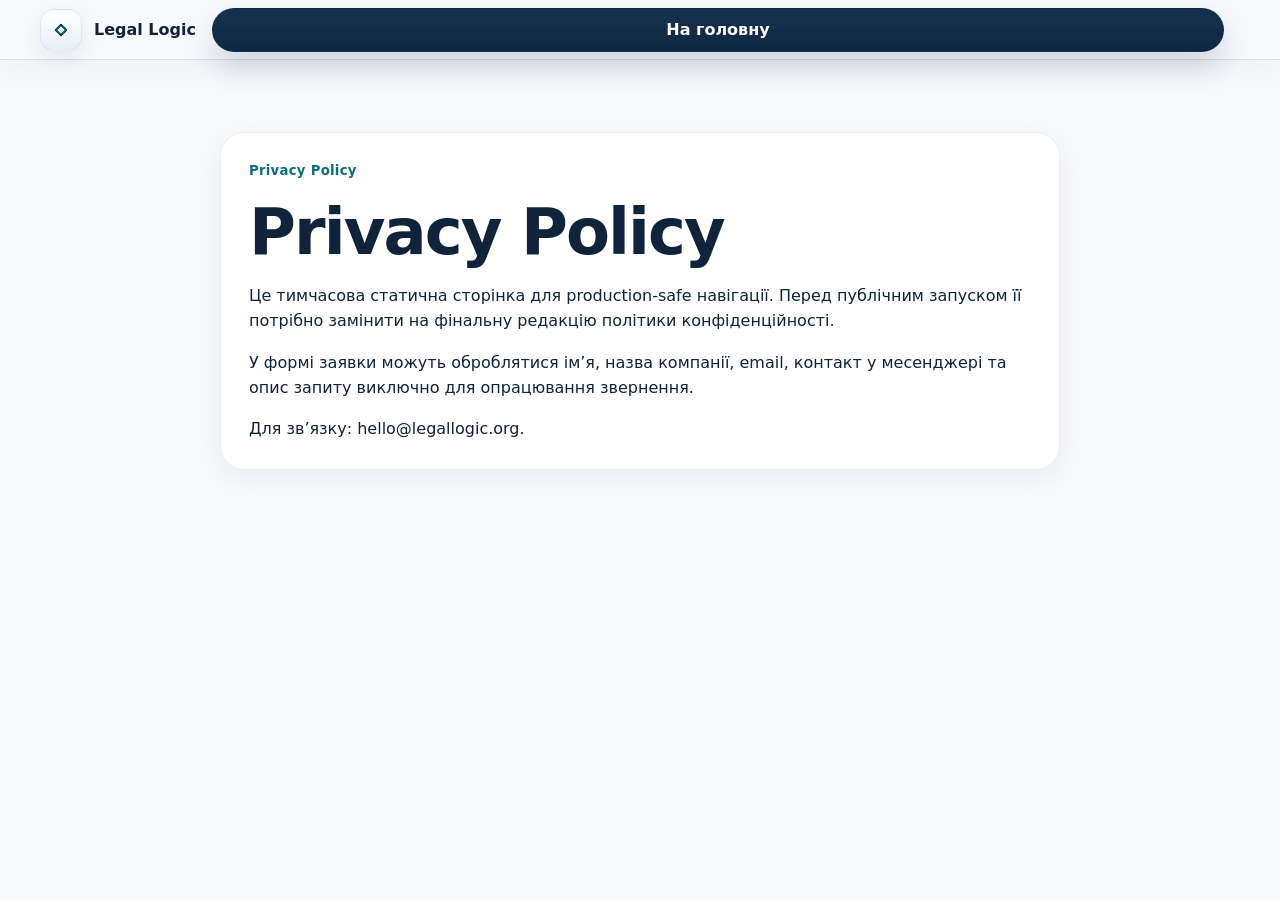
==== privacy-policy.html @ f2627b9e "Add files via upload" ====
<!doctype html>
<html lang="uk">
  <head>
    <meta charset="utf-8">
    <meta name="viewport" content="width=device-width, initial-scale=1">
    <title>Privacy Policy — Legal Logic</title>
    <meta name="description" content="Privacy Policy — Legal Logic">
    <link rel="canonical" href="https://legallogic.org/privacy-policy">
    <link rel="stylesheet" href="/main.css">
  </head>
  <body class="legal-page">
    <header class="site-header" id="top" data-scrolled="true">
      <div class="container header-shell">
        <div class="header-row">
          <a class="brand" href="/" aria-label="Legal Logic — на головну">
            <span class="brand-mark" aria-hidden="true">
              <svg viewBox="0 0 64 64" role="img" aria-hidden="true" focusable="false">
                <path d="M18 32 32 18 46 32 32 46Z" fill="none" stroke="currentColor" stroke-width="4.8" stroke-linejoin="round"></path>
                <path d="M29 22 20 32l9 10M35 22l9 10-9 10" fill="none" stroke="#0c6f7c" stroke-width="3.8" stroke-linecap="round" stroke-linejoin="round"></path>
              </svg>
            </span>
            <span class="brand-text">Legal Logic</span>
          </a>
          <a class="button button-primary button-sm" href="/">На головну</a>
        </div>
      </div>
    </header>

    <main class="legal-main">
      <div class="container narrow">
        <article>
          <p class="section-kicker">Privacy Policy</p>
          <h1>Privacy Policy</h1>
          <p>Це тимчасова статична сторінка для production-safe навігації. Перед публічним запуском її потрібно замінити на фінальну редакцію політики конфіденційності.</p><p>У формі заявки можуть оброблятися ім’я, назва компанії, email, контакт у месенджері та опис запиту виключно для опрацювання звернення.</p><p>Для зв’язку: <a href="mailto:hello@legallogic.org">hello@legallogic.org</a>.</p>
        </article>
      </div>
    </main>
  </body>
</html>
---- main.css ----
:root {
  --bg: #f7f9fc;
  --surface: #ffffff;
  --surface-2: #f0f4fa;
  --surface-3: #e8eef7;
  --ink: #10233b;
  --ink-soft: #47586f;
  --ink-muted: #54657b;
  --line: rgba(15, 39, 66, 0.12);
  --line-strong: rgba(15, 39, 66, 0.18);
  --accent: #10b6c6;
  --accent-strong: #0c6f7c;
  --accent-soft: rgba(16, 182, 198, 0.12);
  --shadow-sm: 0 8px 24px rgba(15, 39, 66, 0.06);
  --shadow-md: 0 18px 50px rgba(15, 39, 66, 0.1);
  --radius-sm: 14px;
  --radius-md: 20px;
  --radius-lg: 28px;
  --radius-pill: 999px;
  --container: 1200px;
  --gutter: 20px;
  --header-offset: 84px;
  --transition: 180ms ease;
}

*,
*::before,
*::after {
  box-sizing: border-box;
}

html {
  scroll-behavior: smooth;
}

body {
  margin: 0;
  font-family: Inter, ui-sans-serif, system-ui, -apple-system, BlinkMacSystemFont, "Segoe UI", sans-serif;
  background: var(--bg);
  color: var(--ink);
  line-height: 1.58;
  text-rendering: optimizeLegibility;
  -webkit-font-smoothing: antialiased;
}

img,
svg {
  display: block;
  max-width: 100%;
}

a {
  color: inherit;
  text-decoration: none;
}

button,
input,
select,
textarea {
  font: inherit;
}

button {
  cursor: pointer;
}

:focus-visible {
  outline: 3px solid rgba(16, 182, 198, 0.35);
  outline-offset: 3px;
}

::selection {
  background: rgba(16, 182, 198, 0.18);
}

.skip-link {
  position: absolute;
  left: 16px;
  top: -48px;
  z-index: 1000;
  background: var(--ink);
  color: #fff;
  padding: 10px 14px;
  border-radius: 12px;
  transition: top var(--transition);
}

.skip-link:focus {
  top: 16px;
}

.container {
  width: min(100% - 2 * var(--gutter), var(--container));
  margin: 0 auto;
}

.narrow {
  max-width: 840px;
}

.section {
  padding: 80px 0;
  position: relative;
  scroll-margin-top: var(--header-offset);
}

.section-tinted {
  background: linear-gradient(180deg, rgba(15, 39, 66, 0.028) 0%, rgba(15, 39, 66, 0.05) 100%);
}

.section-muted {
  background: linear-gradient(180deg, rgba(255, 255, 255, 0.92) 0%, rgba(240, 244, 250, 0.92) 100%);
}

.section-editorial {
  background:
    radial-gradient(circle at top right, rgba(16, 182, 198, 0.08), transparent 34%),
    linear-gradient(180deg, rgba(255, 255, 255, 0.96), rgba(240, 244, 250, 0.92));
}

.section-intro {
  margin-bottom: 28px;
}

.section-kicker,
.eyebrow,
.plan-caption,
.step-index,
.badge {
  font-size: 0.83rem;
  font-weight: 700;
  letter-spacing: 0.02em;
}

.section-kicker,
.eyebrow,
.plan-caption,
.step-index {
  color: var(--accent-strong);
  margin: 0 0 12px;
}

h1,
h2,
h3,
p,
ul,
ol,
figure,
blockquote {
  margin: 0;
}

h1,
h2,
h3 {
  line-height: 1.08;
  letter-spacing: -0.03em;
}

h1 {
  font-size: clamp(2.35rem, 5vw, 4.7rem);
  max-width: 13ch;
}

h2 {
  font-size: clamp(1.7rem, 3vw, 3rem);
  max-width: 18ch;
}

h3 {
  font-size: 1.05rem;
}

p,
li,
label,
input,
select,
textarea {
  font-size: 1rem;
}

.section-intro p + p,
.hero-text,
.card p,
.capacity-text,
.fit-text,
.footer-copy,
.form-status p,
.decision-makers,
.section-note {
  color: var(--ink-soft);
}

.section-intro p:not(.section-kicker):not(:first-child),
.editorial-block,
.audit-subgrid,
.trust-mini-list,
.check-list,
.clean-list,
.tag-list,
.proof-strip,
.pill-strip,
.service-list,
.form-grid-inner,
.field-group,
.footer-links,
.action-grid,
.cards-grid,
.pricing-grid,
.process-grid,
.trust-grid {
  margin-top: 0;
}

.site-header {
  position: sticky;
  top: 0;
  z-index: 50;
  padding: 10px 0;
  transition: padding var(--transition), background-color var(--transition), backdrop-filter var(--transition), border-color var(--transition), box-shadow var(--transition);
}

.site-header::after {
  content: "";
  position: absolute;
  inset: 0;
  background: transparent;
  border-bottom: 1px solid transparent;
  pointer-events: none;
  transition: inherit;
}

.site-header[data-scrolled="true"] {
  padding: 8px 0;
  backdrop-filter: blur(14px);
}

.site-header[data-scrolled="true"]::after {
  background: rgba(247, 249, 252, 0.82);
  border-color: var(--line);
  box-shadow: 0 8px 30px rgba(15, 39, 66, 0.04);
}

.header-shell {
  position: relative;
  z-index: 1;
}

.header-row {
  display: grid;
  grid-template-columns: 1fr auto;
  align-items: center;
  gap: 12px;
}

.brand {
  display: inline-flex;
  align-items: center;
  gap: 12px;
  font-weight: 700;
  min-width: 0;
}

.brand-mark {
  width: 42px;
  height: 42px;
  border-radius: 14px;
  background: linear-gradient(180deg, rgba(255, 255, 255, 0.92), rgba(232, 238, 247, 0.9));
  border: 1px solid rgba(15, 39, 66, 0.08);
  box-shadow: 0 8px 22px rgba(15, 39, 66, 0.08);
  display: grid;
  place-items: center;
  color: var(--ink);
}

.brand-mark svg {
  width: 24px;
  height: 24px;
}

.header-nav {
  display: none;
}

.header-nav a {
  color: var(--ink-soft);
  font-size: 0.96rem;
  padding: 10px 12px;
  border-radius: 12px;
  transition: color var(--transition), background-color var(--transition);
}

.header-nav a:hover,
.header-nav a:focus-visible {
  color: var(--ink);
  background: rgba(255, 255, 255, 0.68);
}

.hero {
  padding-top: 28px;
  overflow: clip;
}

.hero-grid {
  display: grid;
  gap: 34px;
  align-items: center;
}

.hero-copy {
  position: relative;
  z-index: 1;
}

.hero-copy > * + * {
  margin-top: 18px;
}

.hero-text {
  max-width: 62ch;
  font-size: clamp(1rem, 1vw + 0.82rem, 1.14rem);
}

.hero-actions {
  display: flex;
  flex-direction: column;
  gap: 12px;
  max-width: 420px;
}

.button {
  display: inline-flex;
  align-items: center;
  justify-content: center;
  min-height: 52px;
  border-radius: var(--radius-pill);
  border: 1px solid transparent;
  padding: 0 22px;
  font-weight: 700;
  transition: transform var(--transition), box-shadow var(--transition), background-color var(--transition), border-color var(--transition), color var(--transition), opacity var(--transition);
}

.button:hover {
  transform: translateY(-1px);
}

.button:active {
  transform: translateY(0);
}

.button[disabled],
.button.is-disabled {
  opacity: 0.6;
  pointer-events: none;
}

.button-sm {
  min-height: 44px;
  padding-inline: 18px;
}

.button-block {
  width: 100%;
}

.button-primary {
  background: linear-gradient(180deg, #16314f, #0f2742);
  color: #fff;
  box-shadow: 0 16px 30px rgba(15, 39, 66, 0.16);
}

.button-primary:hover,
.button-primary:focus-visible {
  background: linear-gradient(180deg, #183558, #102946);
}

.button-secondary {
  background: rgba(255, 255, 255, 0.78);
  color: var(--ink);
  border-color: rgba(15, 39, 66, 0.12);
  box-shadow: 0 10px 24px rgba(15, 39, 66, 0.06);
}

.button-secondary:hover,
.button-secondary:focus-visible {
  background: #fff;
  border-color: rgba(15, 39, 66, 0.18);
}

.proof-strip,
.pill-strip,
.tag-list,
.trust-mini-list,
.clean-list,
.check-list {
  list-style: none;
  padding: 0;
}

.proof-strip {
  display: grid;
  gap: 10px;
  max-width: 520px;
}

.proof-strip li,
.pill-strip li,
.tag-list li {
  position: relative;
  display: inline-flex;
  align-items: center;
  gap: 10px;
  border-radius: var(--radius-pill);
  background: rgba(255, 255, 255, 0.78);
  border: 1px solid rgba(15, 39, 66, 0.08);
  padding: 10px 14px;
  color: var(--ink-soft);
}

.proof-strip li::before,
.pill-strip li::before,
.check-list li::before,
.clean-list li::before,
.trust-mini-list li::before {
  content: "";
  width: 8px;
  height: 8px;
  border-radius: 999px;
  background: var(--accent);
  flex: 0 0 auto;
}

.hero-visual {
  position: relative;
  min-height: 220px;
  padding: 14px;
  border-radius: calc(var(--radius-lg) + 6px);
  background:
    radial-gradient(circle at 20% 20%, rgba(16, 182, 198, 0.12), transparent 25%),
    linear-gradient(180deg, rgba(255, 255, 255, 0.95), rgba(234, 240, 249, 0.92));
  border: 1px solid rgba(15, 39, 66, 0.08);
  box-shadow: var(--shadow-md);
  overflow: hidden;
}

.hero-grid-bg {
  position: absolute;
  inset: 0;
  background-image:
    linear-gradient(rgba(15, 39, 66, 0.06) 1px, transparent 1px),
    linear-gradient(90deg, rgba(15, 39, 66, 0.06) 1px, transparent 1px);
  background-size: 28px 28px;
  mask-image: radial-gradient(circle at center, black 38%, transparent 92%);
  opacity: 0.55;
}

.logic-orbit {
  position: absolute;
  border-radius: 999px;
  border: 1px solid rgba(15, 39, 66, 0.08);
}

.orbit-a {
  inset: 34px 44px;
}

.orbit-b {
  inset: 66px;
}

.logic-core-wrap {
  position: absolute;
  inset: 50%;
  width: 150px;
  height: 150px;
  transform: translate(-50%, -50%);
  animation: float-soft 9s ease-in-out infinite;
}

.logic-core {
  width: 100%;
  height: 100%;
  filter: drop-shadow(0 16px 36px rgba(15, 39, 66, 0.08));
}

.task-card {
  position: absolute;
  display: grid;
  gap: 4px;
  min-width: 112px;
  max-width: 132px;
  padding: 10px 12px;
  border-radius: 18px;
  background: rgba(255, 255, 255, 0.82);
  border: 1px solid rgba(15, 39, 66, 0.08);
  box-shadow: 0 18px 28px rgba(15, 39, 66, 0.08);
  backdrop-filter: blur(10px);
  color: var(--ink-soft);
}

.task-card strong {
  color: var(--ink);
  font-size: 0.94rem;
}

.task-card span:last-child {
  display: none;
}

.task-card-a {
  top: 18px;
  right: 14px;
  animation: float-card 8s ease-in-out infinite;
}

.task-card-b {
  bottom: 14px;
  right: 24px;
  animation: float-card 10s ease-in-out infinite reverse;
}

.task-card-c {
  left: 14px;
  bottom: 32px;
  animation: float-card 9s ease-in-out infinite;
}

.task-chip,
.badge {
  width: fit-content;
  padding: 6px 10px;
  border-radius: 999px;
  background: rgba(16, 182, 198, 0.1);
  color: var(--accent-strong);
}

.cards-grid {
  display: grid;
  gap: 16px;
}

.cards-2,
.cards-3,
.cards-4,
.cards-5,
.pricing-grid,
.process-grid,
.trust-grid,
.audit-subgrid,
.form-grid {
  grid-template-columns: 1fr;
}

.card {
  background: rgba(255, 255, 255, 0.88);
  border: 1px solid rgba(15, 39, 66, 0.08);
  border-radius: var(--radius-md);
  padding: 22px;
  box-shadow: var(--shadow-sm);
}

.card h3 + p,
.card p + p,
.card ul,
.card .button,
.card .divider,
.card .note-box,
.card .capacity-text,
.card .price-wrap,
.card .plan-summary,
.card .fit-label,
.card .fit-text,
.card .check-list {
  margin-top: 14px;
}

.decision-makers,
.section-note,
.pricing-note {
  margin-top: 18px;
}

.process-grid {
  position: relative;
  display: grid;
  gap: 16px;
}

.step-index {
  display: inline-flex;
  align-items: center;
  justify-content: center;
  min-height: 32px;
  padding: 0 12px;
  border-radius: 999px;
  background: rgba(16, 182, 198, 0.1);
}

.pill-strip {
  display: flex;
  flex-wrap: wrap;
  gap: 10px;
  margin-top: 20px;
}

.editorial-grid,
.audit-grid,
.form-grid {
  display: grid;
  gap: 22px;
}

.editorial-block {
  background: linear-gradient(180deg, rgba(15, 39, 66, 0.03), rgba(15, 39, 66, 0.06));
}

.trust-grid,
.audit-subgrid {
  display: grid;
  gap: 16px;
}

.testimonial-card {
  padding-top: 24px;
}

.testimonial-card blockquote {
  font-size: 1.03rem;
  line-height: 1.62;
}

.testimonial-card figcaption {
  margin-top: 18px;
  color: var(--ink-muted);
  font-size: 0.95rem;
}

.pricing-grid {
  align-items: stretch;
}

.pricing-card {
  display: flex;
  flex-direction: column;
  position: relative;
}

.pricing-card-featured {
  border-color: rgba(16, 182, 198, 0.3);
  background: linear-gradient(180deg, rgba(255, 255, 255, 0.98), rgba(241, 250, 251, 0.96));
  box-shadow: 0 24px 48px rgba(12, 36, 60, 0.12);
}

.badge-featured {
  position: absolute;
  top: 18px;
  right: 18px;
}

.price-wrap {
  display: flex;
  align-items: baseline;
  gap: 8px;
}

.price {
  font-size: clamp(2rem, 4vw, 3rem);
  line-height: 1;
  font-weight: 800;
  letter-spacing: -0.04em;
}

.price-term,
.plan-summary,
.capacity-text,
.fit-label,
.pricing-note,
.footer-heading,
.form-microcopy,
.field-hint,
.field-error {
  color: var(--ink-muted);
}

.fit-label,
.footer-heading {
  font-size: 0.92rem;
  font-weight: 700;
}

.divider {
  height: 1px;
  background: var(--line);
}

.check-list,
.clean-list,
.trust-mini-list {
  display: grid;
  gap: 10px;
}

.check-list li,
.clean-list li,
.trust-mini-list li {
  display: flex;
  align-items: flex-start;
  gap: 10px;
}

.capacity-text {
  margin-top: auto;
  padding-top: 16px;
}

.pricing-note {
  max-width: 760px;
  text-align: center;
  margin-inline: auto;
}

.service-list {
  display: grid;
  gap: 0;
  padding: 0;
  overflow: hidden;
}

.service-row {
  display: grid;
  grid-template-columns: 1fr;
  gap: 8px;
  padding: 16px 20px;
  border-bottom: 1px solid var(--line);
}

.service-row:last-child {
  border-bottom: 0;
}

.service-row strong {
  text-align: right;
}

.tag-list {
  display: flex;
  flex-wrap: wrap;
  gap: 10px;
  margin-top: 20px;
}

.tag-list li {
  padding-inline: 14px;
}

.faq-shell {
  max-width: 860px;
}

.faq-list {
  display: grid;
  gap: 12px;
  margin-top: 24px;
}

.faq-item {
  background: rgba(255, 255, 255, 0.9);
  border: 1px solid rgba(15, 39, 66, 0.08);
  border-radius: 18px;
  overflow: clip;
  box-shadow: var(--shadow-sm);
}

.faq-trigger {
  width: 100%;
  display: flex;
  align-items: center;
  justify-content: space-between;
  gap: 18px;
  padding: 18px 20px;
  border: 0;
  background: transparent;
  color: var(--ink);
  text-align: left;
  font-weight: 700;
}

.faq-trigger:hover {
  background: rgba(15, 39, 66, 0.02);
}

.faq-icon {
  width: 16px;
  height: 16px;
  position: relative;
  flex: 0 0 16px;
}

.faq-icon::before,
.faq-icon::after {
  content: "";
  position: absolute;
  top: 50%;
  left: 50%;
  width: 100%;
  height: 2px;
  background: var(--ink);
  border-radius: 999px;
  transform: translate(-50%, -50%);
  transition: transform var(--transition), opacity var(--transition);
}

.faq-icon::after {
  transform: translate(-50%, -50%) rotate(90deg);
}

.faq-item.is-open .faq-icon::after {
  opacity: 0;
  transform: translate(-50%, -50%) rotate(90deg) scaleX(0.4);
}

.faq-panel {
  padding: 0 20px 20px;
  color: var(--ink-soft);
}

.action-card {
  display: flex;
  flex-direction: column;
  gap: 14px;
}

.form-grid {
  display: grid;
  gap: 22px;
}

.form-card {
  padding: 24px;
}

.form-grid-inner {
  display: grid;
  grid-template-columns: 1fr;
  gap: 16px;
}

.field-group {
  display: grid;
  gap: 8px;
}

label {
  font-weight: 700;
}

input,
select,
textarea {
  width: 100%;
  min-height: 52px;
  border: 1px solid rgba(15, 39, 66, 0.14);
  border-radius: 16px;
  background: #fff;
  color: var(--ink);
  padding: 14px 16px;
  transition: border-color var(--transition), box-shadow var(--transition), background-color var(--transition);
}

textarea {
  min-height: 140px;
  resize: vertical;
}

input::placeholder,
textarea::placeholder,
select {
  color: #7d8ca0;
}

input:focus,
select:focus,
textarea:focus {
  border-color: rgba(16, 182, 198, 0.52);
  box-shadow: 0 0 0 4px rgba(16, 182, 198, 0.12);
}

.field-error {
  min-height: 1.2em;
  font-size: 0.9rem;
  color: #b33434;
}

.field-group.is-invalid input,
.field-group.is-invalid select,
.field-group.is-invalid textarea {
  border-color: rgba(179, 52, 52, 0.6);
  box-shadow: 0 0 0 4px rgba(179, 52, 52, 0.08);
}

.field-hint,
.form-microcopy,
.form-status {
  font-size: 0.92rem;
}

.form-footer {
  display: flex;
  flex-direction: column;
  align-items: flex-start;
  gap: 12px;
  margin-top: 8px;
}

.form-status {
  margin-top: 16px;
}

.form-status-error {
  color: #b33434;
}

.form-status-success {
  border: 1px solid rgba(16, 182, 198, 0.24);
  background: rgba(16, 182, 198, 0.08);
  border-radius: 18px;
  padding: 16px 18px;
}

.form-honeypot {
  position: absolute;
  left: -9999px;
  width: 1px;
  height: 1px;
  overflow: hidden;
}

.note-box {
  padding: 14px 16px;
  border-radius: 16px;
  background: rgba(16, 182, 198, 0.08);
  border: 1px solid rgba(16, 182, 198, 0.16);
  color: var(--ink-soft);
}

.site-footer {
  padding: 30px 0 44px;
  border-top: 1px solid var(--line);
  background: rgba(255, 255, 255, 0.72);
}

.footer-grid {
  display: grid;
  gap: 22px;
}

.brand-footer {
  margin-bottom: 16px;
}

.footer-links {
  display: grid;
  gap: 18px;
}

.footer-links a {
  display: block;
  color: var(--ink-soft);
}

.footer-links a + a {
  margin-top: 10px;
}

.footer-links a:hover,
.footer-links a:focus-visible {
  color: var(--ink);
}


.legal-page {
  min-height: 100vh;
  display: flex;
  flex-direction: column;
}

.legal-main {
  padding: 72px 0 96px;
}

.legal-main article {
  background: rgba(255, 255, 255, 0.92);
  border: 1px solid rgba(15, 39, 66, 0.08);
  border-radius: 24px;
  padding: 28px;
  box-shadow: var(--shadow-sm);
}

.legal-main article > * + * {
  margin-top: 16px;
}

@keyframes float-soft {
  0%,
  100% {
    transform: translate(-50%, -50%);
  }
  50% {
    transform: translate(-50%, calc(-50% - 8px));
  }
}

@keyframes float-card {
  0%,
  100% {
    transform: translateY(0);
  }
  50% {
    transform: translateY(-8px);
  }
}

@media (min-width: 680px) {
  .proof-strip {
    grid-template-columns: repeat(3, minmax(0, 1fr));
  }

  .cards-2,
  .cards-3,
  .cards-4,
  .pricing-grid,
  .trust-grid,
  .audit-subgrid,
  .form-grid,
  .footer-grid {
    grid-template-columns: repeat(2, minmax(0, 1fr));
  }

  .form-grid-inner {
    grid-template-columns: repeat(2, minmax(0, 1fr));
  }

  .field-group-full {
    grid-column: 1 / -1;
  }

  .service-list {
    grid-template-columns: repeat(2, minmax(0, 1fr));
  }

  .service-row:nth-last-child(2),
  .service-row:last-child {
    border-bottom: 0;
  }

  .service-row:nth-child(odd) {
    border-right: 1px solid var(--line);
  }
}

@media (min-width: 900px) {
  :root {
    --gutter: 28px;
    --header-offset: 98px;
  }

  .section {
    padding: 104px 0;
  }

  .hero {
    padding-top: 72px;
  }

  .hero-grid,
  .audit-grid,
  .editorial-grid,
  .form-grid {
    grid-template-columns: minmax(0, 1.05fr) minmax(360px, 0.95fr);
  }

  .hero-visual {
    min-height: 540px;
  }

  .cards-3,
  .pricing-grid,
  .process-grid {
    grid-template-columns: repeat(3, minmax(0, 1fr));
  }

  .cards-4 {
    grid-template-columns: repeat(4, minmax(0, 1fr));
  }

  .cards-5 {
    grid-template-columns: repeat(5, minmax(0, 1fr));
  }

  .footer-grid {
    grid-template-columns: 1fr auto;
    align-items: start;
  }

  .footer-links {
    grid-template-columns: repeat(2, auto);
    gap: 42px;
  }

  .header-nav {
    gap: 4px;
  }
}

@media (min-width: 680px) {
  .proof-strip {
    grid-template-columns: repeat(3, minmax(0, 1fr));
  }

  .cards-2,
  .cards-3,
  .cards-4,
  .pricing-grid,
  .trust-grid,
  .audit-subgrid,
  .form-grid,
  .footer-grid {
    grid-template-columns: repeat(2, minmax(0, 1fr));
  }

  .form-grid-inner {
    grid-template-columns: repeat(2, minmax(0, 1fr));
  }

  .field-group-full {
    grid-column: 1 / -1;
  }

  .service-list {
    grid-template-columns: repeat(2, minmax(0, 1fr));
  }

  .service-row:nth-last-child(2),
  .service-row:last-child {
    border-bottom: 0;
  }

  .service-row:nth-child(odd) {
    border-right: 1px solid var(--line);
  }

  .service-row {
    grid-template-columns: 1fr auto;
    gap: 12px;
  }

  .service-row strong {
    text-align: right;
  }
}

@media (min-width: 768px) {
  :root {
    --header-offset: 96px;
  }

  .section {
    padding: 92px 0;
  }

  .header-row {
    grid-template-columns: auto 1fr auto;
    gap: 16px;
  }

  .header-nav {
    display: flex;
    align-items: center;
    justify-content: center;
    gap: 4px;
    min-width: 0;
  }

  .header-nav a {
    color: var(--ink-soft);
    font-size: 0.96rem;
    padding: 10px 12px;
    border-radius: 12px;
    transition: color var(--transition), background-color var(--transition);
  }

  .header-nav a:hover,
  .header-nav a:focus-visible {
    color: var(--ink);
    background: rgba(255, 255, 255, 0.68);
  }

  .hero {
    padding-top: 54px;
  }

  .hero-grid,
  .audit-grid,
  .editorial-grid,
  .form-grid {
    grid-template-columns: minmax(0, 1.05fr) minmax(340px, 0.95fr);
  }

  .hero-visual {
    min-height: 420px;
    padding: 24px;
  }

  .hero-grid-bg {
    background-size: 36px 36px;
  }

  .logic-core-wrap {
    width: min(70vw, 300px);
    height: min(70vw, 300px);
  }

  .task-card {
    min-width: 150px;
    max-width: 176px;
    padding: 14px 16px;
  }

  .task-card span:last-child {
    display: block;
    font-size: 0.89rem;
  }

  .task-card-a {
    top: 42px;
    right: 20px;
  }

  .task-card-b {
    bottom: 34px;
    right: 42px;
  }

  .task-card-c {
    left: 18px;
    bottom: 88px;
  }

  .cards-3,
  .pricing-grid,
  .process-grid {
    grid-template-columns: repeat(3, minmax(0, 1fr));
  }

  .cards-4 {
    grid-template-columns: repeat(4, minmax(0, 1fr));
  }

  .cards-5 {
    grid-template-columns: repeat(5, minmax(0, 1fr));
  }

  .footer-grid {
    grid-template-columns: 1fr auto;
    align-items: start;
  }

  .footer-links {
    grid-template-columns: repeat(2, auto);
    gap: 42px;
  }
}

@media (min-width: 1024px) {
  :root {
    --gutter: 28px;
  }

  .section {
    padding: 104px 0;
  }

  .hero-visual {
    min-height: 540px;
  }

  .logic-core-wrap {
    width: min(75vw, 320px);
    height: min(75vw, 320px);
  }
}

@media (max-width: 599px) {
  :root {
    --gutter: 16px;
    --header-offset: 84px;
  }

  .section {
    padding: 64px 0;
  }

  .brand-text {
    display: none;
  }

  .hero-copy > * + * {
    margin-top: 16px;
  }

  .pricing-card {
    padding-top: 20px;
  }

  .badge-featured {
    top: 14px;
    right: 14px;
  }
}

@media (prefers-reduced-motion: reduce) {
  html {
    scroll-behavior: auto;
  }

  *,
  *::before,
  *::after {
    animation: none !important;
    transition-duration: 0.01ms !important;
    transition-delay: 0ms !important;
    scroll-behavior: auto !important;
  }
}
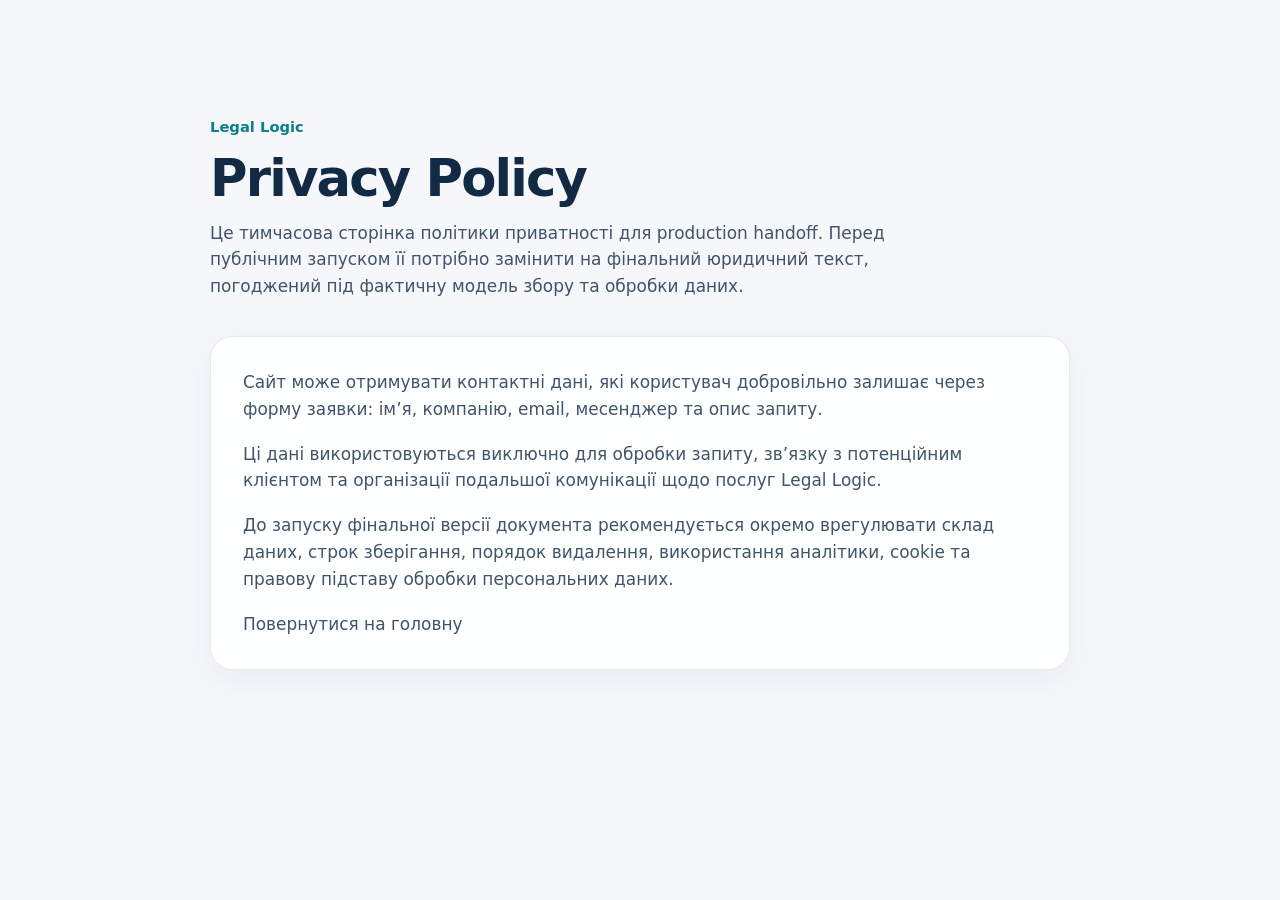
==== commit 9ee95916: "Add files via upload" ====
--- a/privacy-policy.html
+++ b/privacy-policy.html
@@ -4,35 +4,24 @@
     <meta charset="utf-8">
     <meta name="viewport" content="width=device-width, initial-scale=1">
     <title>Privacy Policy — Legal Logic</title>
-    <meta name="description" content="Privacy Policy — Legal Logic">
+    <meta name="description" content="Privacy Policy для сайту Legal Logic.">
     <link rel="canonical" href="https://legallogic.org/privacy-policy">
     <link rel="stylesheet" href="/main.css">
   </head>
-  <body class="legal-page">
-    <header class="site-header" id="top" data-scrolled="true">
-      <div class="container header-shell">
-        <div class="header-row">
-          <a class="brand" href="/" aria-label="Legal Logic — на головну">
-            <span class="brand-mark" aria-hidden="true">
-              <svg viewBox="0 0 64 64" role="img" aria-hidden="true" focusable="false">
-                <path d="M18 32 32 18 46 32 32 46Z" fill="none" stroke="currentColor" stroke-width="4.8" stroke-linejoin="round"></path>
-                <path d="M29 22 20 32l9 10M35 22l9 10-9 10" fill="none" stroke="#0c6f7c" stroke-width="3.8" stroke-linecap="round" stroke-linejoin="round"></path>
-              </svg>
-            </span>
-            <span class="brand-text">Legal Logic</span>
-          </a>
-          <a class="button button-primary button-sm" href="/">На головну</a>
+  <body>
+    <main class="section">
+      <div class="container" style="max-width: 860px;">
+        <div class="section-head section-head-compact">
+          <p class="section-kicker">Legal Logic</p>
+          <h1 style="font-size: clamp(2rem, 4vw, 3.5rem); max-width:none;">Privacy Policy</h1>
+          <p>Це тимчасова сторінка політики приватності для production handoff. Перед публічним запуском її потрібно замінити на фінальний юридичний текст, погоджений під фактичну модель збору та обробки даних.</p>
         </div>
-      </div>
-    </header>
-
-    <main class="legal-main">
-      <div class="container narrow">
-        <article>
-          <p class="section-kicker">Privacy Policy</p>
-          <h1>Privacy Policy</h1>
-          <p>Це тимчасова статична сторінка для production-safe навігації. Перед публічним запуском її потрібно замінити на фінальну редакцію політики конфіденційності.</p><p>У формі заявки можуть оброблятися ім’я, назва компанії, email, контакт у месенджері та опис запиту виключно для опрацювання звернення.</p><p>Для зв’язку: <a href="mailto:hello@legallogic.org">hello@legallogic.org</a>.</p>
-        </article>
+        <div class="panel" style="padding: 32px; display:grid; gap:18px;">
+          <p>Сайт може отримувати контактні дані, які користувач добровільно залишає через форму заявки: ім’я, компанію, email, месенджер та опис запиту.</p>
+          <p>Ці дані використовуються виключно для обробки запиту, зв’язку з потенційним клієнтом та організації подальшої комунікації щодо послуг Legal Logic.</p>
+          <p>До запуску фінальної версії документа рекомендується окремо врегулювати склад даних, строк зберігання, порядок видалення, використання аналітики, cookie та правову підставу обробки персональних даних.</p>
+          <p><a href="/">Повернутися на головну</a></p>
+        </div>
       </div>
     </main>
   </body>
--- a/main.css
+++ b/main.css
@@ -1,229 +1,169 @@
 :root {
-  --bg: #f7f9fc;
+  --bg: #f5f7fb;
   --surface: #ffffff;
-  --surface-2: #f0f4fa;
-  --surface-3: #e8eef7;
-  --ink: #10233b;
-  --ink-soft: #47586f;
-  --ink-muted: #54657b;
-  --line: rgba(15, 39, 66, 0.12);
-  --line-strong: rgba(15, 39, 66, 0.18);
-  --accent: #10b6c6;
-  --accent-strong: #0c6f7c;
-  --accent-soft: rgba(16, 182, 198, 0.12);
-  --shadow-sm: 0 8px 24px rgba(15, 39, 66, 0.06);
-  --shadow-md: 0 18px 50px rgba(15, 39, 66, 0.1);
-  --radius-sm: 14px;
-  --radius-md: 20px;
-  --radius-lg: 28px;
+  --surface-soft: #f0f4fa;
+  --surface-accent: #eef7f8;
+  --ink: #132a45;
+  --ink-soft: #41546b;
+  --ink-muted: #586c84;
+  --line: rgba(19, 42, 69, 0.1);
+  --line-strong: rgba(19, 42, 69, 0.16);
+  --accent: #0d9cab;
+  --accent-deep: #0b7f8c;
+  --shadow-sm: 0 10px 30px rgba(19, 42, 69, 0.05);
+  --shadow-md: 0 20px 50px rgba(19, 42, 69, 0.08);
+  --radius-sm: 16px;
+  --radius-md: 22px;
+  --radius-lg: 32px;
   --radius-pill: 999px;
-  --container: 1200px;
+  --container: 1180px;
   --gutter: 20px;
-  --header-offset: 84px;
+  --section-space: clamp(72px, 9vw, 120px);
+  --stack-1: 10px;
+  --stack-2: 16px;
+  --stack-3: 24px;
+  --stack-4: 36px;
+  --stack-5: 52px;
+  --header-offset: 92px;
   --transition: 180ms ease;
 }
 
-*,
-*::before,
-*::after {
-  box-sizing: border-box;
-}
-
-html {
-  scroll-behavior: smooth;
-}
-
+* { box-sizing: border-box; }
+html { scroll-behavior: smooth; }
 body {
   margin: 0;
   font-family: Inter, ui-sans-serif, system-ui, -apple-system, BlinkMacSystemFont, "Segoe UI", sans-serif;
   background: var(--bg);
   color: var(--ink);
   line-height: 1.58;
+  -webkit-font-smoothing: antialiased;
   text-rendering: optimizeLegibility;
-  -webkit-font-smoothing: antialiased;
-}
-
-img,
-svg {
-  display: block;
-  max-width: 100%;
-}
-
-a {
-  color: inherit;
-  text-decoration: none;
-}
-
-button,
-input,
-select,
-textarea {
-  font: inherit;
-}
-
-button {
-  cursor: pointer;
-}
-
-:focus-visible {
-  outline: 3px solid rgba(16, 182, 198, 0.35);
-  outline-offset: 3px;
-}
-
-::selection {
-  background: rgba(16, 182, 198, 0.18);
-}
+}
+img, svg { display: block; max-width: 100%; }
+a { color: inherit; text-decoration: none; }
+button, input, select, textarea { font: inherit; }
+button { cursor: pointer; }
+:focus-visible { outline: 3px solid rgba(13, 156, 171, 0.34); outline-offset: 3px; }
+::selection { background: rgba(13, 156, 171, 0.18); }
 
 .skip-link {
   position: absolute;
+  top: -52px;
   left: 16px;
-  top: -48px;
   z-index: 1000;
+  padding: 10px 14px;
+  border-radius: 12px;
   background: var(--ink);
   color: #fff;
-  padding: 10px 14px;
-  border-radius: 12px;
   transition: top var(--transition);
 }
-
-.skip-link:focus {
-  top: 16px;
-}
-
-.container {
-  width: min(100% - 2 * var(--gutter), var(--container));
-  margin: 0 auto;
-}
-
-.narrow {
-  max-width: 840px;
-}
-
-.section {
-  padding: 80px 0;
-  position: relative;
-  scroll-margin-top: var(--header-offset);
-}
-
-.section-tinted {
-  background: linear-gradient(180deg, rgba(15, 39, 66, 0.028) 0%, rgba(15, 39, 66, 0.05) 100%);
-}
-
-.section-muted {
-  background: linear-gradient(180deg, rgba(255, 255, 255, 0.92) 0%, rgba(240, 244, 250, 0.92) 100%);
-}
-
+.skip-link:focus { top: 16px; }
+
+.container { width: min(100% - 2 * var(--gutter), var(--container)); margin: 0 auto; }
+.section { padding: var(--section-space) 0; scroll-margin-top: var(--header-offset); }
+.section-soft {
+  background: linear-gradient(180deg, rgba(19, 42, 69, 0.02) 0%, rgba(19, 42, 69, 0.04) 100%);
+}
 .section-editorial {
-  background:
-    radial-gradient(circle at top right, rgba(16, 182, 198, 0.08), transparent 34%),
-    linear-gradient(180deg, rgba(255, 255, 255, 0.96), rgba(240, 244, 250, 0.92));
-}
-
-.section-intro {
-  margin-bottom: 28px;
-}
-
+  background: radial-gradient(circle at top right, rgba(13, 156, 171, 0.08), transparent 28%), linear-gradient(180deg, rgba(255,255,255,0.86), rgba(240,244,250,0.94));
+}
+
+h1,h2,h3,p,ul,figure,blockquote { margin: 0; }
+h1,h2,h3 {
+  letter-spacing: -0.035em;
+  line-height: 1.04;
+}
+h1 {
+  font-size: clamp(2.45rem, 5vw, 4.85rem);
+  max-width: 11.6ch;
+  font-weight: 760;
+}
+h2 {
+  font-size: clamp(1.9rem, 3.6vw, 3.2rem);
+  max-width: 18ch;
+  font-weight: 740;
+}
+h3 {
+  font-size: 1.24rem;
+  font-weight: 710;
+}
+p, li, label, input, select, textarea {
+  font-size: clamp(1rem, 0.2vw + 0.96rem, 1.06rem);
+}
+
+.section-head {
+  max-width: 760px;
+  display: grid;
+  gap: 14px;
+  margin-bottom: var(--stack-5);
+}
+.section-head-wide { max-width: 920px; }
+.section-head-compact { margin-bottom: var(--stack-4); }
+.section-head-center { margin-inline: auto; text-align: center; }
+.section-head-center h2,
+.section-head-center p { margin-inline: auto; }
 .section-kicker,
 .eyebrow,
-.plan-caption,
-.step-index,
-.badge {
-  font-size: 0.83rem;
+.price-label,
+.plan-name,
+.fit-label,
+.footer-heading,
+.form-note {
+  font-size: 0.92rem;
   font-weight: 700;
-  letter-spacing: 0.02em;
-}
-
+}
 .section-kicker,
 .eyebrow,
-.plan-caption,
-.step-index {
-  color: var(--accent-strong);
-  margin: 0 0 12px;
-}
-
-h1,
-h2,
-h3,
-p,
-ul,
-ol,
-figure,
-blockquote {
-  margin: 0;
-}
-
-h1,
-h2,
-h3 {
-  line-height: 1.08;
-  letter-spacing: -0.03em;
-}
-
-h1 {
-  font-size: clamp(2.35rem, 5vw, 4.7rem);
-  max-width: 13ch;
-}
-
-h2 {
-  font-size: clamp(1.7rem, 3vw, 3rem);
-  max-width: 18ch;
-}
-
-h3 {
-  font-size: 1.05rem;
-}
-
-p,
-li,
-label,
-input,
-select,
-textarea {
-  font-size: 1rem;
-}
-
-.section-intro p + p,
+.price-label,
+.step-pill,
+.visual-chip,
+.pricing-badge,
+.plan-name {
+  color: var(--accent-deep);
+}
+.section-head p:not(.section-kicker),
 .hero-text,
-.card p,
-.capacity-text,
-.fit-text,
+.panel p,
+.section-subtle,
+.section-footnote,
 .footer-copy,
-.form-status p,
-.decision-makers,
-.section-note {
+.plan-term,
+.capacity-copy,
+.field-hint,
+.field-error,
+.form-note,
+.form-error-global,
+.faq-panel,
+.price-copy,
+.price-sub,
+.notice-box,
+.service-row span,
+figcaption {
   color: var(--ink-soft);
 }
-
-.section-intro p:not(.section-kicker):not(:first-child),
-.editorial-block,
-.audit-subgrid,
-.trust-mini-list,
-.check-list,
-.clean-list,
-.tag-list,
-.proof-strip,
-.pill-strip,
-.service-list,
-.form-grid-inner,
-.field-group,
-.footer-links,
-.action-grid,
-.cards-grid,
-.pricing-grid,
-.process-grid,
-.trust-grid {
-  margin-top: 0;
-}
+.section-subtle,
+.section-footnote,
+.capacity-copy,
+.plan-term,
+.field-hint,
+.form-note,
+.footer-copy,
+figcaption,
+.form-error-global,
+.field-error {
+  font-size: 0.96rem;
+}
+.section-footnote { max-width: 760px; margin-top: 28px; }
+.no-margin { margin-top: 0; }
 
 .site-header {
   position: sticky;
   top: 0;
   z-index: 50;
-  padding: 10px 0;
-  transition: padding var(--transition), background-color var(--transition), backdrop-filter var(--transition), border-color var(--transition), box-shadow var(--transition);
-}
-
-.site-header::after {
+  padding: 14px 0;
+  transition: padding var(--transition), backdrop-filter var(--transition), background-color var(--transition), border-color var(--transition), box-shadow var(--transition);
+}
+.site-header::before {
   content: "";
   position: absolute;
   inset: 0;
@@ -232,103 +172,55 @@
   pointer-events: none;
   transition: inherit;
 }
-
-.site-header[data-scrolled="true"] {
-  padding: 8px 0;
-  backdrop-filter: blur(14px);
-}
-
-.site-header[data-scrolled="true"]::after {
-  background: rgba(247, 249, 252, 0.82);
+.site-header[data-scrolled="true"] { padding: 10px 0; backdrop-filter: blur(14px); }
+.site-header[data-scrolled="true"]::before {
+  background: rgba(245, 247, 251, 0.82);
   border-color: var(--line);
-  box-shadow: 0 8px 30px rgba(15, 39, 66, 0.04);
-}
-
-.header-shell {
+  box-shadow: 0 12px 32px rgba(19, 42, 69, 0.05);
+}
+.header-bar {
   position: relative;
   z-index: 1;
-}
-
-.header-row {
-  display: grid;
-  grid-template-columns: 1fr auto;
+  display: grid;
+  grid-template-columns: auto 1fr auto;
   align-items: center;
-  gap: 12px;
-}
-
+  gap: 20px;
+}
 .brand {
   display: inline-flex;
   align-items: center;
   gap: 12px;
-  font-weight: 700;
-  min-width: 0;
-}
-
+  font-weight: 760;
+}
 .brand-mark {
   width: 42px;
   height: 42px;
+  display: grid;
+  place-items: center;
   border-radius: 14px;
-  background: linear-gradient(180deg, rgba(255, 255, 255, 0.92), rgba(232, 238, 247, 0.9));
-  border: 1px solid rgba(15, 39, 66, 0.08);
-  box-shadow: 0 8px 22px rgba(15, 39, 66, 0.08);
-  display: grid;
-  place-items: center;
   color: var(--ink);
-}
-
-.brand-mark svg {
-  width: 24px;
-  height: 24px;
-}
-
+  background: linear-gradient(180deg, rgba(255,255,255,0.94), rgba(238,243,251,0.92));
+  border: 1px solid var(--line);
+  box-shadow: 0 10px 20px rgba(19, 42, 69, 0.05);
+}
+.brand-mark svg { width: 24px; height: 24px; }
+.brand-text { font-size: 1.02rem; }
 .header-nav {
-  display: none;
-}
-
+  display: flex;
+  justify-content: center;
+  gap: 6px;
+}
 .header-nav a {
+  padding: 10px 12px;
+  border-radius: 12px;
   color: var(--ink-soft);
   font-size: 0.96rem;
-  padding: 10px 12px;
-  border-radius: 12px;
   transition: color var(--transition), background-color var(--transition);
 }
-
 .header-nav a:hover,
 .header-nav a:focus-visible {
   color: var(--ink);
-  background: rgba(255, 255, 255, 0.68);
-}
-
-.hero {
-  padding-top: 28px;
-  overflow: clip;
-}
-
-.hero-grid {
-  display: grid;
-  gap: 34px;
-  align-items: center;
-}
-
-.hero-copy {
-  position: relative;
-  z-index: 1;
-}
-
-.hero-copy > * + * {
-  margin-top: 18px;
-}
-
-.hero-text {
-  max-width: 62ch;
-  font-size: clamp(1rem, 1vw + 0.82rem, 1.14rem);
-}
-
-.hero-actions {
-  display: flex;
-  flex-direction: column;
-  gap: 12px;
-  max-width: 420px;
+  background: rgba(255,255,255,0.7);
 }
 
 .button {
@@ -336,469 +228,327 @@
   align-items: center;
   justify-content: center;
   min-height: 52px;
+  padding: 0 24px;
   border-radius: var(--radius-pill);
   border: 1px solid transparent;
-  padding: 0 22px;
-  font-weight: 700;
+  font-weight: 720;
   transition: transform var(--transition), box-shadow var(--transition), background-color var(--transition), border-color var(--transition), color var(--transition), opacity var(--transition);
 }
-
-.button:hover {
-  transform: translateY(-1px);
-}
-
-.button:active {
-  transform: translateY(0);
-}
-
-.button[disabled],
-.button.is-disabled {
-  opacity: 0.6;
+.button:hover { transform: translateY(-1px); }
+.button:active { transform: translateY(0); }
+.button[disabled] { opacity: 0.6; pointer-events: none; }
+.button-sm { min-height: 44px; padding-inline: 18px; }
+.button-block { width: 100%; }
+.button-primary {
+  color: #fff;
+  background: linear-gradient(180deg, #183556, #132a45);
+  box-shadow: 0 18px 32px rgba(19, 42, 69, 0.15);
+}
+.button-primary:hover,
+.button-primary:focus-visible { background: linear-gradient(180deg, #1c3c61, #16314f); }
+.button-secondary {
+  color: var(--ink);
+  background: rgba(255,255,255,0.82);
+  border-color: var(--line-strong);
+  box-shadow: 0 10px 20px rgba(19, 42, 69, 0.05);
+}
+.button-secondary:hover,
+.button-secondary:focus-visible { background: #fff; border-color: rgba(19, 42, 69, 0.22); }
+
+.hero { padding-top: 52px; }
+.hero-shell {
+  position: relative;
+  display: grid;
+  gap: 32px;
+  align-items: center;
+  padding: clamp(24px, 4vw, 42px);
+  border-radius: 34px;
+  background: linear-gradient(180deg, rgba(255,255,255,0.95), rgba(241,245,251,0.92));
+  border: 1px solid var(--line);
+  box-shadow: 0 26px 60px rgba(19, 42, 69, 0.08);
+  overflow: hidden;
+}
+.hero-shell::before {
+  content: "";
+  position: absolute;
+  inset: 0;
+  background: radial-gradient(circle at top left, rgba(13,156,171,0.09), transparent 28%);
   pointer-events: none;
 }
-
-.button-sm {
-  min-height: 44px;
-  padding-inline: 18px;
-}
-
-.button-block {
-  width: 100%;
-}
-
-.button-primary {
-  background: linear-gradient(180deg, #16314f, #0f2742);
-  color: #fff;
-  box-shadow: 0 16px 30px rgba(15, 39, 66, 0.16);
-}
-
-.button-primary:hover,
-.button-primary:focus-visible {
-  background: linear-gradient(180deg, #183558, #102946);
-}
-
-.button-secondary {
-  background: rgba(255, 255, 255, 0.78);
-  color: var(--ink);
-  border-color: rgba(15, 39, 66, 0.12);
-  box-shadow: 0 10px 24px rgba(15, 39, 66, 0.06);
-}
-
-.button-secondary:hover,
-.button-secondary:focus-visible {
-  background: #fff;
-  border-color: rgba(15, 39, 66, 0.18);
-}
-
-.proof-strip,
-.pill-strip,
-.tag-list,
-.trust-mini-list,
-.clean-list,
-.check-list {
-  list-style: none;
-  padding: 0;
-}
-
-.proof-strip {
-  display: grid;
-  gap: 10px;
-  max-width: 520px;
-}
-
-.proof-strip li,
-.pill-strip li,
-.tag-list li {
-  position: relative;
-  display: inline-flex;
-  align-items: center;
-  gap: 10px;
-  border-radius: var(--radius-pill);
-  background: rgba(255, 255, 255, 0.78);
-  border: 1px solid rgba(15, 39, 66, 0.08);
-  padding: 10px 14px;
-  color: var(--ink-soft);
-}
-
-.proof-strip li::before,
-.pill-strip li::before,
-.check-list li::before,
-.clean-list li::before,
-.trust-mini-list li::before {
-  content: "";
-  width: 8px;
-  height: 8px;
-  border-radius: 999px;
-  background: var(--accent);
-  flex: 0 0 auto;
+.hero-copy,
+.hero-visual { position: relative; z-index: 1; }
+.hero-copy {
+  max-width: 620px;
+  display: grid;
+  gap: 18px;
+}
+.hero-text { max-width: 58ch; }
+.hero-actions {
+  display: flex;
+  flex-wrap: wrap;
+  gap: 12px;
 }
 
 .hero-visual {
-  position: relative;
-  min-height: 220px;
-  padding: 14px;
-  border-radius: calc(var(--radius-lg) + 6px);
-  background:
-    radial-gradient(circle at 20% 20%, rgba(16, 182, 198, 0.12), transparent 25%),
-    linear-gradient(180deg, rgba(255, 255, 255, 0.95), rgba(234, 240, 249, 0.92));
-  border: 1px solid rgba(15, 39, 66, 0.08);
-  box-shadow: var(--shadow-md);
+  min-height: 420px;
+  border-radius: 28px;
+  background: linear-gradient(180deg, rgba(248,251,255,0.96), rgba(234,240,248,0.94));
+  border: 1px solid rgba(19,42,69,0.08);
+  box-shadow: inset 0 1px 0 rgba(255,255,255,0.5);
   overflow: hidden;
 }
-
 .hero-grid-bg {
   position: absolute;
   inset: 0;
-  background-image:
-    linear-gradient(rgba(15, 39, 66, 0.06) 1px, transparent 1px),
-    linear-gradient(90deg, rgba(15, 39, 66, 0.06) 1px, transparent 1px);
-  background-size: 28px 28px;
-  mask-image: radial-gradient(circle at center, black 38%, transparent 92%);
-  opacity: 0.55;
-}
-
-.logic-orbit {
-  position: absolute;
-  border-radius: 999px;
-  border: 1px solid rgba(15, 39, 66, 0.08);
-}
-
-.orbit-a {
-  inset: 34px 44px;
-}
-
-.orbit-b {
-  inset: 66px;
-}
-
-.logic-core-wrap {
+  background-image: linear-gradient(rgba(19,42,69,0.06) 1px, transparent 1px), linear-gradient(90deg, rgba(19,42,69,0.06) 1px, transparent 1px);
+  background-size: 34px 34px;
+  mask-image: radial-gradient(circle at center, black 42%, transparent 90%);
+  opacity: 0.42;
+}
+.hero-diamond-wrap {
   position: absolute;
   inset: 50%;
-  width: 150px;
-  height: 150px;
+  width: min(64vw, 300px);
+  height: min(64vw, 300px);
   transform: translate(-50%, -50%);
-  animation: float-soft 9s ease-in-out infinite;
-}
-
-.logic-core {
-  width: 100%;
-  height: 100%;
-  filter: drop-shadow(0 16px 36px rgba(15, 39, 66, 0.08));
-}
-
-.task-card {
+}
+.hero-diamond { width: 100%; height: 100%; filter: drop-shadow(0 18px 40px rgba(19,42,69,0.1)); }
+.visual-card {
   position: absolute;
   display: grid;
   gap: 4px;
-  min-width: 112px;
-  max-width: 132px;
-  padding: 10px 12px;
+  min-width: 148px;
+  max-width: 180px;
+  padding: 14px 16px;
   border-radius: 18px;
-  background: rgba(255, 255, 255, 0.82);
-  border: 1px solid rgba(15, 39, 66, 0.08);
-  box-shadow: 0 18px 28px rgba(15, 39, 66, 0.08);
-  backdrop-filter: blur(10px);
-  color: var(--ink-soft);
-}
-
-.task-card strong {
-  color: var(--ink);
-  font-size: 0.94rem;
-}
-
-.task-card span:last-child {
-  display: none;
-}
-
-.task-card-a {
-  top: 18px;
-  right: 14px;
-  animation: float-card 8s ease-in-out infinite;
-}
-
-.task-card-b {
-  bottom: 14px;
-  right: 24px;
-  animation: float-card 10s ease-in-out infinite reverse;
-}
-
-.task-card-c {
-  left: 14px;
-  bottom: 32px;
-  animation: float-card 9s ease-in-out infinite;
-}
-
-.task-chip,
-.badge {
-  width: fit-content;
-  padding: 6px 10px;
+  background: rgba(255,255,255,0.86);
+  border: 1px solid rgba(19,42,69,0.08);
+  box-shadow: 0 18px 32px rgba(19,42,69,0.08);
+}
+.visual-card strong { color: var(--ink); font-size: 0.98rem; }
+.visual-card span:last-child { font-size: 0.88rem; color: var(--ink-soft); }
+.visual-chip {
+  justify-self: start;
+  padding: 5px 10px;
   border-radius: 999px;
-  background: rgba(16, 182, 198, 0.1);
-  color: var(--accent-strong);
-}
-
-.cards-grid {
-  display: grid;
-  gap: 16px;
-}
-
-.cards-2,
-.cards-3,
-.cards-4,
-.cards-5,
-.pricing-grid,
-.process-grid,
-.trust-grid,
-.audit-subgrid,
-.form-grid {
-  grid-template-columns: 1fr;
-}
-
-.card {
-  background: rgba(255, 255, 255, 0.88);
-  border: 1px solid rgba(15, 39, 66, 0.08);
+  background: rgba(13,156,171,0.1);
+  font-size: 0.8rem;
+}
+.visual-card-top { top: 28px; right: 18px; }
+.visual-card-right { right: 38px; bottom: 34px; }
+.visual-card-left { left: 18px; bottom: 84px; }
+
+.panel {
+  background: rgba(255,255,255,0.9);
+  border: 1px solid var(--line);
   border-radius: var(--radius-md);
-  padding: 22px;
   box-shadow: var(--shadow-sm);
 }
-
-.card h3 + p,
-.card p + p,
-.card ul,
-.card .button,
-.card .divider,
-.card .note-box,
-.card .capacity-text,
-.card .price-wrap,
-.card .plan-summary,
-.card .fit-label,
-.card .fit-text,
-.card .check-list {
-  margin-top: 14px;
-}
-
-.decision-makers,
-.section-note,
-.pricing-note {
-  margin-top: 18px;
-}
-
-.process-grid {
-  position: relative;
-  display: grid;
-  gap: 16px;
-}
-
-.step-index {
+.card-grid { align-items: stretch; }
+.segment-card,
+.issue-card,
+.process-card,
+.trust-card,
+.definition-card,
+.quote-card,
+.audit-info-card,
+.action-card {
+  padding: 28px;
+}
+.segment-card,
+.issue-card,
+.process-card,
+.trust-card,
+.definition-card,
+.quote-card,
+.audit-info-card,
+.action-card,
+.exclusion-shell { display: grid; gap: 14px; }
+
+.grid { display: grid; gap: 18px; }
+.process-row { display: grid; gap: 18px; }
+
+.signal-list,
+.tag-list { list-style: none; padding: 0; margin: 0; }
+.signal-list {
+  display: grid;
+  gap: 12px;
+}
+.signal-list li {
+  display: grid;
+  grid-template-columns: 14px minmax(0, 1fr);
+  align-items: start;
+  gap: 12px;
+}
+.signal-list-hero { max-width: 620px; }
+.signal-list-inline {
+  margin-top: 28px;
+  display: flex;
+  flex-wrap: wrap;
+  gap: 12px 18px;
+}
+.signal-list-inline li {
+  display: inline-grid;
+  grid-template-columns: 14px auto;
+  align-items: center;
+  padding: 11px 14px;
+  border-radius: var(--radius-pill);
+  background: rgba(255,255,255,0.8);
+  border: 1px solid var(--line);
+}
+.signal-dot {
+  width: 10px;
+  height: 10px;
+  margin-top: 0.42em;
+  border-radius: 999px;
+  background: var(--accent);
+}
+.signal-list-inline .signal-dot { margin-top: 0; }
+.compact-list { gap: 10px; }
+.feature-list { gap: 14px; }
+.feature-list li { align-items: start; }
+
+.step-pill,
+.pricing-badge {
   display: inline-flex;
   align-items: center;
   justify-content: center;
+  width: fit-content;
   min-height: 32px;
   padding: 0 12px;
   border-radius: 999px;
-  background: rgba(16, 182, 198, 0.1);
-}
-
-.pill-strip {
-  display: flex;
-  flex-wrap: wrap;
-  gap: 10px;
-  margin-top: 20px;
-}
-
-.editorial-grid,
-.audit-grid,
-.form-grid {
-  display: grid;
-  gap: 22px;
-}
-
-.editorial-block {
-  background: linear-gradient(180deg, rgba(15, 39, 66, 0.03), rgba(15, 39, 66, 0.06));
-}
-
-.trust-grid,
-.audit-subgrid {
-  display: grid;
-  gap: 16px;
-}
-
-.testimonial-card {
-  padding-top: 24px;
-}
-
-.testimonial-card blockquote {
-  font-size: 1.03rem;
-  line-height: 1.62;
-}
-
-.testimonial-card figcaption {
-  margin-top: 18px;
-  color: var(--ink-muted);
-  font-size: 0.95rem;
-}
-
-.pricing-grid {
-  align-items: stretch;
-}
-
+  background: rgba(13,156,171,0.1);
+  font-size: 0.82rem;
+  font-weight: 700;
+}
+.process-row { position: relative; }
+.process-card { min-height: 100%; }
+
+.editorial-shell,
+.audit-shell,
+.form-shell { display: grid; gap: 22px; }
+.editorial-panel { padding: 30px; }
+
+.quote-card blockquote { font-size: 1.06rem; line-height: 1.65; }
+.quote-card figcaption { margin-top: 6px; }
+
+.audit-shell {
+  padding: clamp(24px, 4vw, 36px);
+  border-radius: 34px;
+  background: linear-gradient(180deg, rgba(255,255,255,0.95), rgba(240,245,251,0.92));
+  border: 1px solid var(--line);
+  box-shadow: var(--shadow-md);
+}
+.audit-info-grid { gap: 18px; }
+.audit-price-card {
+  padding: 28px;
+  display: grid;
+  gap: 18px;
+  align-content: start;
+  background: linear-gradient(180deg, rgba(21,48,77,0.98), rgba(19,42,69,0.96));
+  color: #fff;
+}
+.audit-price-card .price-label,
+.audit-price-card .price-sub,
+.audit-price-card .price-copy,
+.audit-price-card .notice-box { color: rgba(255,255,255,0.84); }
+.price-block { display: grid; gap: 6px; }
+.price-main {
+  font-size: clamp(2.2rem, 4vw, 3.35rem);
+  line-height: 1;
+  font-weight: 780;
+  letter-spacing: -0.04em;
+}
+.notice-box {
+  padding: 14px 16px;
+  border-radius: 18px;
+  background: rgba(255,255,255,0.08);
+  border: 1px solid rgba(255,255,255,0.12);
+}
+
+.pricing-grid { align-items: stretch; }
 .pricing-card {
-  display: flex;
-  flex-direction: column;
   position: relative;
-}
-
+  display: grid;
+  gap: 18px;
+  padding: 28px;
+}
 .pricing-card-featured {
-  border-color: rgba(16, 182, 198, 0.3);
-  background: linear-gradient(180deg, rgba(255, 255, 255, 0.98), rgba(241, 250, 251, 0.96));
-  box-shadow: 0 24px 48px rgba(12, 36, 60, 0.12);
-}
-
-.badge-featured {
-  position: absolute;
-  top: 18px;
-  right: 18px;
-}
-
-.price-wrap {
+  background: linear-gradient(180deg, rgba(255,255,255,0.98), rgba(239,249,250,0.96));
+  border-color: rgba(13,156,171,0.24);
+  box-shadow: 0 24px 52px rgba(19,42,69,0.1);
+}
+.pricing-badge { position: absolute; top: 18px; right: 18px; }
+.plan-name { font-size: 1rem; letter-spacing: 0.02em; }
+.plan-price-row {
   display: flex;
   align-items: baseline;
   gap: 8px;
-}
-
-.price {
-  font-size: clamp(2rem, 4vw, 3rem);
+  margin-top: 10px;
+}
+.plan-price {
+  font-size: clamp(2.15rem, 4vw, 3.25rem);
   line-height: 1;
-  font-weight: 800;
+  font-weight: 780;
   letter-spacing: -0.04em;
 }
-
-.price-term,
-.plan-summary,
-.capacity-text,
-.fit-label,
-.pricing-note,
-.footer-heading,
-.form-microcopy,
-.field-hint,
-.field-error {
-  color: var(--ink-muted);
-}
-
-.fit-label,
-.footer-heading {
-  font-size: 0.92rem;
-  font-weight: 700;
-}
-
-.divider {
-  height: 1px;
-  background: var(--line);
-}
-
-.check-list,
-.clean-list,
-.trust-mini-list {
-  display: grid;
-  gap: 10px;
-}
-
-.check-list li,
-.clean-list li,
-.trust-mini-list li {
-  display: flex;
-  align-items: flex-start;
-  gap: 10px;
-}
-
-.capacity-text {
-  margin-top: auto;
-  padding-top: 16px;
-}
-
-.pricing-note {
-  max-width: 760px;
-  text-align: center;
-  margin-inline: auto;
-}
-
-.service-list {
-  display: grid;
-  gap: 0;
-  padding: 0;
-  overflow: hidden;
-}
-
+.pricing-top,
+.pricing-fit { display: grid; gap: 10px; }
+.capacity-copy { padding-top: 4px; }
+.pricing-footnote { text-align: center; margin-inline: auto; }
+
+.service-table { overflow: hidden; }
 .service-row {
   display: grid;
-  grid-template-columns: 1fr;
-  gap: 8px;
-  padding: 16px 20px;
+  grid-template-columns: minmax(0, 1fr) auto;
+  gap: 16px;
+  padding: 18px 24px;
   border-bottom: 1px solid var(--line);
 }
-
-.service-row:last-child {
-  border-bottom: 0;
-}
-
+.service-row:last-child { border-bottom: 0; }
 .service-row strong {
+  color: var(--ink);
   text-align: right;
+  font-weight: 680;
 }
 
 .tag-list {
   display: flex;
   flex-wrap: wrap;
   gap: 10px;
-  margin-top: 20px;
-}
-
+}
 .tag-list li {
-  padding-inline: 14px;
-}
-
-.faq-shell {
-  max-width: 860px;
-}
-
-.faq-list {
-  display: grid;
-  gap: 12px;
-  margin-top: 24px;
-}
-
+  padding: 10px 14px;
+  border-radius: var(--radius-pill);
+  background: rgba(255,255,255,0.85);
+  border: 1px solid var(--line);
+  color: var(--ink-soft);
+}
+
+.faq-container { max-width: 860px; }
+.faq-list { display: grid; gap: 12px; }
 .faq-item {
-  background: rgba(255, 255, 255, 0.9);
-  border: 1px solid rgba(15, 39, 66, 0.08);
-  border-radius: 18px;
-  overflow: clip;
+  background: rgba(255,255,255,0.92);
+  border: 1px solid var(--line);
+  border-radius: 20px;
+  overflow: hidden;
   box-shadow: var(--shadow-sm);
 }
-
 .faq-trigger {
   width: 100%;
   display: flex;
   align-items: center;
   justify-content: space-between;
   gap: 18px;
-  padding: 18px 20px;
+  padding: 20px 22px;
   border: 0;
   background: transparent;
   color: var(--ink);
   text-align: left;
   font-weight: 700;
 }
-
-.faq-trigger:hover {
-  background: rgba(15, 39, 66, 0.02);
-}
-
-.faq-icon {
-  width: 16px;
-  height: 16px;
-  position: relative;
-  flex: 0 0 16px;
-}
-
+.faq-trigger:hover { background: rgba(19,42,69,0.02); }
+.faq-icon { position: relative; width: 16px; height: 16px; flex: 0 0 16px; }
 .faq-icon::before,
 .faq-icon::after {
   content: "";
@@ -812,125 +562,84 @@
   transform: translate(-50%, -50%);
   transition: transform var(--transition), opacity var(--transition);
 }
-
-.faq-icon::after {
-  transform: translate(-50%, -50%) rotate(90deg);
-}
-
+.faq-icon::after { transform: translate(-50%, -50%) rotate(90deg); }
 .faq-item.is-open .faq-icon::after {
   opacity: 0;
-  transform: translate(-50%, -50%) rotate(90deg) scaleX(0.4);
-}
-
-.faq-panel {
-  padding: 0 20px 20px;
-  color: var(--ink-soft);
-}
-
+  transform: translate(-50%, -50%) rotate(90deg) scaleX(0.45);
+}
+.faq-panel { padding: 0 22px 22px; }
+
+.final-shell {
+  padding: clamp(24px, 4vw, 36px);
+  border-radius: 34px;
+  background: linear-gradient(180deg, rgba(255,255,255,0.96), rgba(241,245,251,0.94));
+  border: 1px solid var(--line);
+  box-shadow: var(--shadow-md);
+}
+.action-grid { align-items: stretch; }
 .action-card {
-  display: flex;
-  flex-direction: column;
-  gap: 14px;
-}
-
+  padding: 30px;
+  gap: 16px;
+  align-content: start;
+}
+.action-card .button { justify-self: start; }
+
+.form-shell { align-items: start; }
+.form-card { padding: 30px; }
 .form-grid {
   display: grid;
-  gap: 22px;
-}
-
-.form-card {
-  padding: 24px;
-}
-
-.form-grid-inner {
-  display: grid;
-  grid-template-columns: 1fr;
-  gap: 16px;
-}
-
-.field-group {
-  display: grid;
-  gap: 8px;
-}
-
-label {
-  font-weight: 700;
-}
-
-input,
-select,
-textarea {
+  gap: 18px;
+}
+.field-group { display: grid; gap: 8px; }
+label { font-weight: 700; }
+input, select, textarea {
   width: 100%;
-  min-height: 52px;
-  border: 1px solid rgba(15, 39, 66, 0.14);
+  min-height: 54px;
+  padding: 14px 16px;
   border-radius: 16px;
+  border: 1px solid var(--line-strong);
   background: #fff;
   color: var(--ink);
-  padding: 14px 16px;
   transition: border-color var(--transition), box-shadow var(--transition), background-color var(--transition);
 }
-
-textarea {
-  min-height: 140px;
-  resize: vertical;
-}
-
+textarea { min-height: 150px; resize: vertical; }
 input::placeholder,
 textarea::placeholder,
-select {
-  color: #7d8ca0;
-}
-
+select { color: #70829a; }
 input:focus,
 select:focus,
 textarea:focus {
-  border-color: rgba(16, 182, 198, 0.52);
-  box-shadow: 0 0 0 4px rgba(16, 182, 198, 0.12);
-}
-
-.field-error {
-  min-height: 1.2em;
-  font-size: 0.9rem;
-  color: #b33434;
-}
-
+  border-color: rgba(13,156,171,0.46);
+  box-shadow: 0 0 0 4px rgba(13,156,171,0.12);
+}
 .field-group.is-invalid input,
 .field-group.is-invalid select,
 .field-group.is-invalid textarea {
-  border-color: rgba(179, 52, 52, 0.6);
-  box-shadow: 0 0 0 4px rgba(179, 52, 52, 0.08);
-}
-
-.field-hint,
-.form-microcopy,
-.form-status {
-  font-size: 0.92rem;
-}
-
+  border-color: rgba(178, 61, 61, 0.56);
+  box-shadow: 0 0 0 4px rgba(178, 61, 61, 0.1);
+}
+.field-error { min-height: 1.2em; color: #a33434; }
 .form-footer {
   display: flex;
   flex-direction: column;
   align-items: flex-start;
   gap: 12px;
-  margin-top: 8px;
-}
-
-.form-status {
+  margin-top: 10px;
+}
+.form-error-global {
+  min-height: 1.3em;
+  color: #a33434;
+  margin-top: 12px;
+}
+.form-success {
   margin-top: 16px;
-}
-
-.form-status-error {
-  color: #b33434;
-}
-
-.form-status-success {
-  border: 1px solid rgba(16, 182, 198, 0.24);
-  background: rgba(16, 182, 198, 0.08);
-  border-radius: 18px;
-  padding: 16px 18px;
-}
-
-.form-honeypot {
+  padding: 15px 16px;
+  border-radius: 16px;
+  background: rgba(13,156,171,0.09);
+  border: 1px solid rgba(13,156,171,0.16);
+  color: var(--ink);
+}
+.honeypot {
   position: absolute;
   left: -9999px;
   width: 1px;
@@ -938,397 +647,103 @@
   overflow: hidden;
 }
 
-.note-box {
-  padding: 14px 16px;
-  border-radius: 16px;
-  background: rgba(16, 182, 198, 0.08);
-  border: 1px solid rgba(16, 182, 198, 0.16);
-  color: var(--ink-soft);
-}
-
 .site-footer {
   padding: 30px 0 44px;
   border-top: 1px solid var(--line);
-  background: rgba(255, 255, 255, 0.72);
-}
-
-.footer-grid {
-  display: grid;
-  gap: 22px;
-}
-
-.brand-footer {
-  margin-bottom: 16px;
-}
-
+  background: rgba(255,255,255,0.68);
+}
+.footer-shell {
+  display: grid;
+  gap: 24px;
+}
+.brand-footer { margin-bottom: 14px; }
 .footer-links {
   display: grid;
-  gap: 18px;
-}
-
+  gap: 20px;
+}
 .footer-links a {
   display: block;
   color: var(--ink-soft);
 }
-
-.footer-links a + a {
-  margin-top: 10px;
-}
-
+.footer-links a + a { margin-top: 10px; }
 .footer-links a:hover,
-.footer-links a:focus-visible {
-  color: var(--ink);
-}
-
-
-.legal-page {
-  min-height: 100vh;
-  display: flex;
-  flex-direction: column;
-}
-
-.legal-main {
-  padding: 72px 0 96px;
-}
-
-.legal-main article {
-  background: rgba(255, 255, 255, 0.92);
-  border: 1px solid rgba(15, 39, 66, 0.08);
-  border-radius: 24px;
-  padding: 28px;
-  box-shadow: var(--shadow-sm);
-}
-
-.legal-main article > * + * {
-  margin-top: 16px;
-}
-
-@keyframes float-soft {
-  0%,
-  100% {
-    transform: translate(-50%, -50%);
-  }
-  50% {
-    transform: translate(-50%, calc(-50% - 8px));
-  }
-}
-
-@keyframes float-card {
-  0%,
-  100% {
-    transform: translateY(0);
-  }
-  50% {
-    transform: translateY(-8px);
-  }
-}
-
-@media (min-width: 680px) {
-  .proof-strip {
-    grid-template-columns: repeat(3, minmax(0, 1fr));
-  }
-
-  .cards-2,
-  .cards-3,
-  .cards-4,
-  .pricing-grid,
+.footer-links a:focus-visible { color: var(--ink); }
+
+@media (min-width: 700px) {
+  .grid-2,
+  .form-grid,
+  .audit-info-grid,
   .trust-grid,
-  .audit-subgrid,
-  .form-grid,
-  .footer-grid {
-    grid-template-columns: repeat(2, minmax(0, 1fr));
-  }
-
-  .form-grid-inner {
-    grid-template-columns: repeat(2, minmax(0, 1fr));
-  }
-
-  .field-group-full {
-    grid-column: 1 / -1;
-  }
-
-  .service-list {
-    grid-template-columns: repeat(2, minmax(0, 1fr));
-  }
-
-  .service-row:nth-last-child(2),
-  .service-row:last-child {
-    border-bottom: 0;
-  }
-
-  .service-row:nth-child(odd) {
-    border-right: 1px solid var(--line);
-  }
+  .footer-shell { grid-template-columns: repeat(2, minmax(0, 1fr)); }
+  .field-group-full { grid-column: 1 / -1; }
 }
 
 @media (min-width: 900px) {
   :root {
     --gutter: 28px;
-    --header-offset: 98px;
+    --header-offset: 84px;
   }
-
-  .section {
-    padding: 104px 0;
+  .hero-shell,
+  .editorial-shell,
+  .audit-shell,
+  .form-shell { grid-template-columns: minmax(0, 1.03fr) minmax(380px, 0.97fr); }
+  .grid-3,
+  .process-row { grid-template-columns: repeat(3, minmax(0, 1fr)); }
+  .grid-4 { grid-template-columns: repeat(4, minmax(0, 1fr)); }
+  .grid-5 { grid-template-columns: repeat(5, minmax(0, 1fr)); }
+  .pricing-grid { grid-template-columns: repeat(3, minmax(0, 1fr)); }
+  .footer-shell { grid-template-columns: 1fr auto; align-items: start; }
+  .footer-links { grid-template-columns: repeat(2, auto); gap: 42px; }
+}
+
+@media (max-width: 899px) {
+  .header-bar {
+    grid-template-columns: 1fr auto;
   }
-
-  .hero {
-    padding-top: 72px;
-  }
-
-  .hero-grid,
-  .audit-grid,
-  .editorial-grid,
-  .form-grid {
-    grid-template-columns: minmax(0, 1.05fr) minmax(360px, 0.95fr);
-  }
-
-  .hero-visual {
-    min-height: 540px;
-  }
-
-  .cards-3,
-  .pricing-grid,
-  .process-grid {
-    grid-template-columns: repeat(3, minmax(0, 1fr));
-  }
-
-  .cards-4 {
-    grid-template-columns: repeat(4, minmax(0, 1fr));
-  }
-
-  .cards-5 {
-    grid-template-columns: repeat(5, minmax(0, 1fr));
-  }
-
-  .footer-grid {
-    grid-template-columns: 1fr auto;
-    align-items: start;
-  }
-
-  .footer-links {
-    grid-template-columns: repeat(2, auto);
-    gap: 42px;
-  }
-
-  .header-nav {
-    gap: 4px;
-  }
-}
-
-@media (min-width: 680px) {
-  .proof-strip {
-    grid-template-columns: repeat(3, minmax(0, 1fr));
-  }
-
-  .cards-2,
-  .cards-3,
-  .cards-4,
-  .pricing-grid,
-  .trust-grid,
-  .audit-subgrid,
-  .form-grid,
-  .footer-grid {
-    grid-template-columns: repeat(2, minmax(0, 1fr));
-  }
-
-  .form-grid-inner {
-    grid-template-columns: repeat(2, minmax(0, 1fr));
-  }
-
-  .field-group-full {
-    grid-column: 1 / -1;
-  }
-
-  .service-list {
-    grid-template-columns: repeat(2, minmax(0, 1fr));
-  }
-
-  .service-row:nth-last-child(2),
-  .service-row:last-child {
-    border-bottom: 0;
-  }
-
-  .service-row:nth-child(odd) {
-    border-right: 1px solid var(--line);
-  }
-
-  .service-row {
-    grid-template-columns: 1fr auto;
-    gap: 12px;
-  }
-
-  .service-row strong {
-    text-align: right;
-  }
-}
-
-@media (min-width: 768px) {
+  .header-nav { display: none; }
+  .hero-visual { min-height: 360px; }
+}
+
+@media (max-width: 699px) {
   :root {
+    --gutter: 16px;
     --header-offset: 96px;
   }
-
-  .section {
-    padding: 92px 0;
+  .section-head { margin-bottom: 34px; gap: 12px; }
+  .hero { padding-top: 34px; }
+  .hero-shell { gap: 24px; padding: 22px 18px; }
+  .hero-copy { gap: 16px; }
+  h1 { max-width: 12.2ch; }
+  .hero-actions {
+    display: grid;
+    grid-template-columns: 1fr;
   }
-
-  .header-row {
-    grid-template-columns: auto 1fr auto;
-    gap: 16px;
+  .button,
+  .button-sm { width: 100%; }
+  .hero-visual {
+    min-height: 300px;
+    order: 2;
   }
-
-  .header-nav {
-    display: flex;
-    align-items: center;
-    justify-content: center;
-    gap: 4px;
-    min-width: 0;
+  .hero-diamond-wrap {
+    width: min(66vw, 220px);
+    height: min(66vw, 220px);
   }
-
-  .header-nav a {
-    color: var(--ink-soft);
-    font-size: 0.96rem;
-    padding: 10px 12px;
-    border-radius: 12px;
-    transition: color var(--transition), background-color var(--transition);
+  .visual-card {
+    min-width: 124px;
+    max-width: 146px;
+    padding: 12px 13px;
   }
-
-  .header-nav a:hover,
-  .header-nav a:focus-visible {
-    color: var(--ink);
-    background: rgba(255, 255, 255, 0.68);
-  }
-
-  .hero {
-    padding-top: 54px;
-  }
-
-  .hero-grid,
-  .audit-grid,
-  .editorial-grid,
-  .form-grid {
-    grid-template-columns: minmax(0, 1.05fr) minmax(340px, 0.95fr);
-  }
-
-  .hero-visual {
-    min-height: 420px;
-    padding: 24px;
-  }
-
-  .hero-grid-bg {
-    background-size: 36px 36px;
-  }
-
-  .logic-core-wrap {
-    width: min(70vw, 300px);
-    height: min(70vw, 300px);
-  }
-
-  .task-card {
-    min-width: 150px;
-    max-width: 176px;
-    padding: 14px 16px;
-  }
-
-  .task-card span:last-child {
-    display: block;
-    font-size: 0.89rem;
-  }
-
-  .task-card-a {
-    top: 42px;
-    right: 20px;
-  }
-
-  .task-card-b {
-    bottom: 34px;
-    right: 42px;
-  }
-
-  .task-card-c {
-    left: 18px;
-    bottom: 88px;
-  }
-
-  .cards-3,
-  .pricing-grid,
-  .process-grid {
-    grid-template-columns: repeat(3, minmax(0, 1fr));
-  }
-
-  .cards-4 {
-    grid-template-columns: repeat(4, minmax(0, 1fr));
-  }
-
-  .cards-5 {
-    grid-template-columns: repeat(5, minmax(0, 1fr));
-  }
-
-  .footer-grid {
-    grid-template-columns: 1fr auto;
-    align-items: start;
-  }
-
-  .footer-links {
-    grid-template-columns: repeat(2, auto);
-    gap: 42px;
-  }
-}
-
-@media (min-width: 1024px) {
-  :root {
-    --gutter: 28px;
-  }
-
-  .section {
-    padding: 104px 0;
-  }
-
-  .hero-visual {
-    min-height: 540px;
-  }
-
-  .logic-core-wrap {
-    width: min(75vw, 320px);
-    height: min(75vw, 320px);
-  }
-}
-
-@media (max-width: 599px) {
-  :root {
-    --gutter: 16px;
-    --header-offset: 84px;
-  }
-
-  .section {
-    padding: 64px 0;
-  }
-
-  .brand-text {
-    display: none;
-  }
-
-  .hero-copy > * + * {
-    margin-top: 16px;
-  }
-
-  .pricing-card {
-    padding-top: 20px;
-  }
-
-  .badge-featured {
-    top: 14px;
-    right: 14px;
-  }
+  .visual-card span:last-child { display: none; }
+  .visual-card-right { right: 16px; bottom: 24px; }
+  .visual-card-left { left: 14px; bottom: 62px; }
+  .service-row { grid-template-columns: 1fr; }
+  .service-row strong { text-align: left; }
+  .action-card .button { width: 100%; justify-self: stretch; }
 }
 
 @media (prefers-reduced-motion: reduce) {
-  html {
-    scroll-behavior: auto;
-  }
-
-  *,
-  *::before,
-  *::after {
+  html { scroll-behavior: auto; }
+  *, *::before, *::after {
     animation: none !important;
     transition-duration: 0.01ms !important;
     transition-delay: 0ms !important;
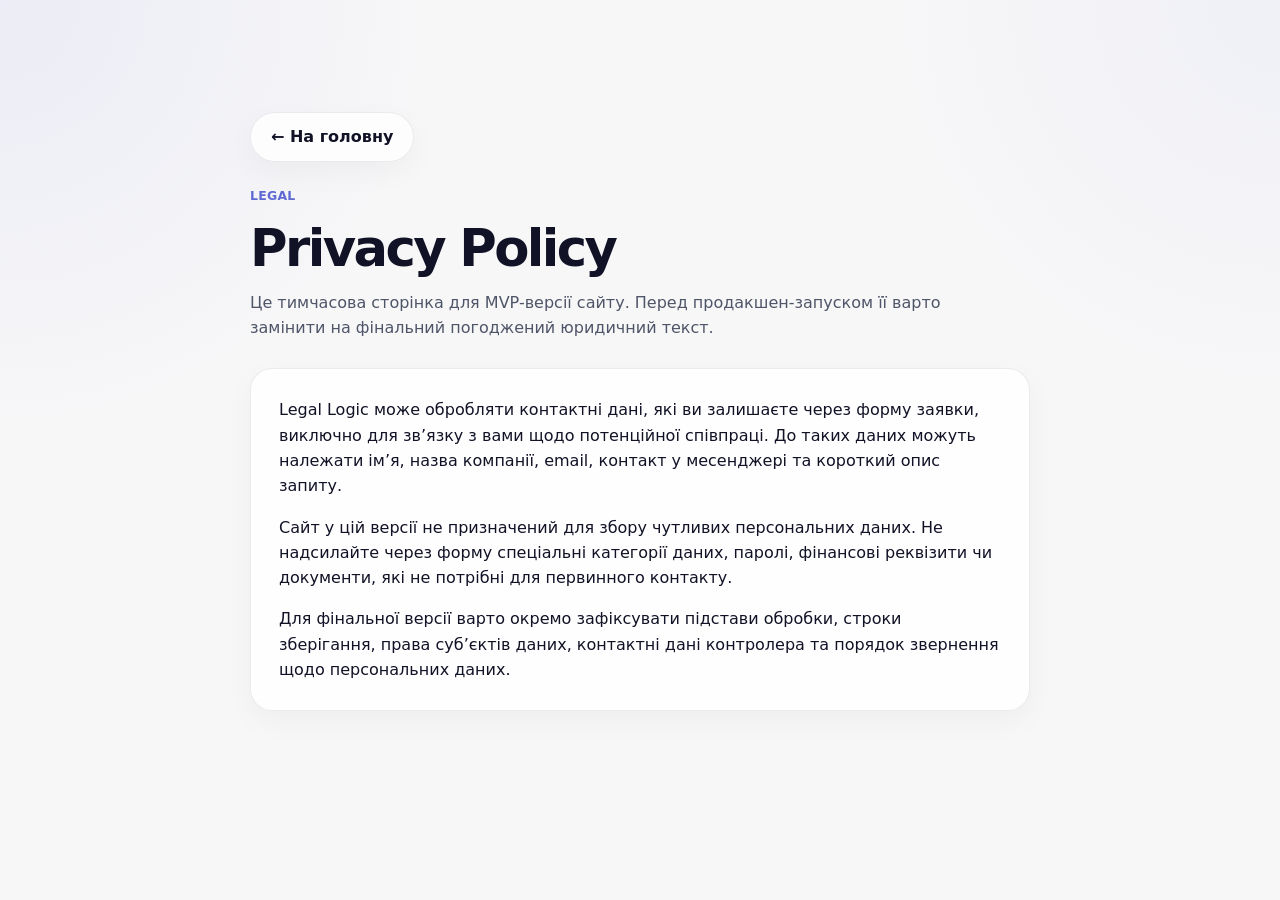
==== commit 09dfd43f: "Add files via upload" ====
--- a/privacy-policy.html
+++ b/privacy-policy.html
@@ -4,23 +4,23 @@
     <meta charset="utf-8">
     <meta name="viewport" content="width=device-width, initial-scale=1">
     <title>Privacy Policy — Legal Logic</title>
-    <meta name="description" content="Privacy Policy для сайту Legal Logic.">
+    <meta name="description" content="Політика конфіденційності Legal Logic.">
     <link rel="canonical" href="https://legallogic.org/privacy-policy">
     <link rel="stylesheet" href="/main.css">
   </head>
   <body>
-    <main class="section">
-      <div class="container" style="max-width: 860px;">
-        <div class="section-head section-head-compact">
-          <p class="section-kicker">Legal Logic</p>
-          <h1 style="font-size: clamp(2rem, 4vw, 3.5rem); max-width:none;">Privacy Policy</h1>
-          <p>Це тимчасова сторінка політики приватності для production handoff. Перед публічним запуском її потрібно замінити на фінальний юридичний текст, погоджений під фактичну модель збору та обробки даних.</p>
+    <main class="section legal-page">
+      <div class="container legal-container">
+        <a class="button button-light legal-back" href="/">← На головну</a>
+        <div class="section-intro section-intro-left">
+          <p class="section-kicker">Legal</p>
+          <h1 class="legal-title">Privacy Policy</h1>
+          <p>Це тимчасова сторінка для MVP-версії сайту. Перед продакшен-запуском її варто замінити на фінальний погоджений юридичний текст.</p>
         </div>
-        <div class="panel" style="padding: 32px; display:grid; gap:18px;">
-          <p>Сайт може отримувати контактні дані, які користувач добровільно залишає через форму заявки: ім’я, компанію, email, месенджер та опис запиту.</p>
-          <p>Ці дані використовуються виключно для обробки запиту, зв’язку з потенційним клієнтом та організації подальшої комунікації щодо послуг Legal Logic.</p>
-          <p>До запуску фінальної версії документа рекомендується окремо врегулювати склад даних, строк зберігання, порядок видалення, використання аналітики, cookie та правову підставу обробки персональних даних.</p>
-          <p><a href="/">Повернутися на головну</a></p>
+        <div class="panel-card legal-card">
+          <p>Legal Logic може обробляти контактні дані, які ви залишаєте через форму заявки, виключно для зв’язку з вами щодо потенційної співпраці. До таких даних можуть належати ім’я, назва компанії, email, контакт у месенджері та короткий опис запиту.</p>
+          <p>Сайт у цій версії не призначений для збору чутливих персональних даних. Не надсилайте через форму спеціальні категорії даних, паролі, фінансові реквізити чи документи, які не потрібні для первинного контакту.</p>
+          <p>Для фінальної версії варто окремо зафіксувати підстави обробки, строки зберігання, права суб’єктів даних, контактні дані контролера та порядок звернення щодо персональних даних.</p>
         </div>
       </div>
     </main>
--- a/main.css
+++ b/main.css
@@ -1,168 +1,132 @@
 :root {
-  --bg: #f5f7fb;
-  --surface: #ffffff;
-  --surface-soft: #f0f4fa;
-  --surface-accent: #eef7f8;
-  --ink: #132a45;
-  --ink-soft: #41546b;
-  --ink-muted: #586c84;
-  --line: rgba(19, 42, 69, 0.1);
-  --line-strong: rgba(19, 42, 69, 0.16);
-  --accent: #0d9cab;
-  --accent-deep: #0b7f8c;
-  --shadow-sm: 0 10px 30px rgba(19, 42, 69, 0.05);
-  --shadow-md: 0 20px 50px rgba(19, 42, 69, 0.08);
+  --bg: #f7f7f8;
+  --bg-soft: #f2f3f7;
+  --surface: rgba(255, 255, 255, 0.84);
+  --surface-strong: #ffffff;
+  --surface-tint: #f6f7fb;
+  --border: rgba(17, 18, 38, 0.08);
+  --border-strong: rgba(17, 18, 38, 0.14);
+  --text: #111226;
+  --text-soft: #4f5568;
+  --text-muted: #686f84;
+  --accent: #5e6ad2;
+  --accent-soft: rgba(94, 106, 210, 0.1);
+  --accent-line: rgba(94, 106, 210, 0.18);
+  --success: #2f7d63;
+  --shadow-sm: 0 10px 30px rgba(17, 18, 38, 0.04);
+  --shadow-md: 0 24px 60px rgba(17, 18, 38, 0.08);
   --radius-sm: 16px;
   --radius-md: 22px;
-  --radius-lg: 32px;
+  --radius-lg: 30px;
+  --radius-xl: 36px;
   --radius-pill: 999px;
-  --container: 1180px;
+  --container: 1200px;
   --gutter: 20px;
-  --section-space: clamp(72px, 9vw, 120px);
-  --stack-1: 10px;
-  --stack-2: 16px;
-  --stack-3: 24px;
-  --stack-4: 36px;
-  --stack-5: 52px;
-  --header-offset: 92px;
+  --section-space: 112px;
+  --header-offset: 96px;
   --transition: 180ms ease;
 }
 
-* { box-sizing: border-box; }
-html { scroll-behavior: smooth; }
+*,
+*::before,
+*::after {
+  box-sizing: border-box;
+}
+
+html {
+  scroll-behavior: smooth;
+}
+
 body {
   margin: 0;
   font-family: Inter, ui-sans-serif, system-ui, -apple-system, BlinkMacSystemFont, "Segoe UI", sans-serif;
-  background: var(--bg);
-  color: var(--ink);
+  color: var(--text);
+  background:
+    radial-gradient(circle at top left, rgba(94, 106, 210, 0.08), transparent 28%),
+    radial-gradient(circle at top right, rgba(94, 106, 210, 0.05), transparent 26%),
+    var(--bg);
   line-height: 1.58;
   -webkit-font-smoothing: antialiased;
   text-rendering: optimizeLegibility;
 }
-img, svg { display: block; max-width: 100%; }
-a { color: inherit; text-decoration: none; }
-button, input, select, textarea { font: inherit; }
-button { cursor: pointer; }
-:focus-visible { outline: 3px solid rgba(13, 156, 171, 0.34); outline-offset: 3px; }
-::selection { background: rgba(13, 156, 171, 0.18); }
+
+img,
+svg {
+  display: block;
+  max-width: 100%;
+}
+
+a {
+  color: inherit;
+  text-decoration: none;
+}
+
+button,
+input,
+select,
+textarea {
+  font: inherit;
+}
+
+button {
+  cursor: pointer;
+}
+
+:focus-visible {
+  outline: 3px solid rgba(94, 106, 210, 0.28);
+  outline-offset: 3px;
+}
+
+::selection {
+  background: rgba(94, 106, 210, 0.18);
+}
 
 .skip-link {
   position: absolute;
-  top: -52px;
   left: 16px;
-  z-index: 1000;
+  top: -46px;
+  z-index: 200;
+  background: var(--text);
+  color: #fff;
   padding: 10px 14px;
   border-radius: 12px;
-  background: var(--ink);
-  color: #fff;
   transition: top var(--transition);
 }
-.skip-link:focus { top: 16px; }
-
-.container { width: min(100% - 2 * var(--gutter), var(--container)); margin: 0 auto; }
-.section { padding: var(--section-space) 0; scroll-margin-top: var(--header-offset); }
+
+.skip-link:focus {
+  top: 16px;
+}
+
+.container {
+  width: min(100% - 2 * var(--gutter), var(--container));
+  margin: 0 auto;
+}
+
+.section {
+  padding: var(--section-space) 0;
+  scroll-margin-top: var(--header-offset);
+}
+
 .section-soft {
-  background: linear-gradient(180deg, rgba(19, 42, 69, 0.02) 0%, rgba(19, 42, 69, 0.04) 100%);
-}
-.section-editorial {
-  background: radial-gradient(circle at top right, rgba(13, 156, 171, 0.08), transparent 28%), linear-gradient(180deg, rgba(255,255,255,0.86), rgba(240,244,250,0.94));
-}
-
-h1,h2,h3,p,ul,figure,blockquote { margin: 0; }
-h1,h2,h3 {
-  letter-spacing: -0.035em;
-  line-height: 1.04;
-}
-h1 {
-  font-size: clamp(2.45rem, 5vw, 4.85rem);
-  max-width: 11.6ch;
-  font-weight: 760;
-}
-h2 {
-  font-size: clamp(1.9rem, 3.6vw, 3.2rem);
-  max-width: 18ch;
-  font-weight: 740;
-}
-h3 {
-  font-size: 1.24rem;
-  font-weight: 710;
-}
-p, li, label, input, select, textarea {
-  font-size: clamp(1rem, 0.2vw + 0.96rem, 1.06rem);
-}
-
-.section-head {
-  max-width: 760px;
-  display: grid;
-  gap: 14px;
-  margin-bottom: var(--stack-5);
-}
-.section-head-wide { max-width: 920px; }
-.section-head-compact { margin-bottom: var(--stack-4); }
-.section-head-center { margin-inline: auto; text-align: center; }
-.section-head-center h2,
-.section-head-center p { margin-inline: auto; }
-.section-kicker,
-.eyebrow,
-.price-label,
-.plan-name,
-.fit-label,
-.footer-heading,
-.form-note {
-  font-size: 0.92rem;
-  font-weight: 700;
-}
-.section-kicker,
-.eyebrow,
-.price-label,
-.step-pill,
-.visual-chip,
-.pricing-badge,
-.plan-name {
-  color: var(--accent-deep);
-}
-.section-head p:not(.section-kicker),
-.hero-text,
-.panel p,
-.section-subtle,
-.section-footnote,
-.footer-copy,
-.plan-term,
-.capacity-copy,
-.field-hint,
-.field-error,
-.form-note,
-.form-error-global,
-.faq-panel,
-.price-copy,
-.price-sub,
-.notice-box,
-.service-row span,
-figcaption {
-  color: var(--ink-soft);
-}
-.section-subtle,
-.section-footnote,
-.capacity-copy,
-.plan-term,
-.field-hint,
-.form-note,
-.footer-copy,
-figcaption,
-.form-error-global,
-.field-error {
-  font-size: 0.96rem;
-}
-.section-footnote { max-width: 760px; margin-top: 28px; }
-.no-margin { margin-top: 0; }
+  background: linear-gradient(180deg, rgba(255,255,255,0.36), rgba(255,255,255,0.12));
+}
+
+.stack-lg > * + * {
+  margin-top: 34px;
+}
+
+.stack-md > * + * {
+  margin-top: 26px;
+}
 
 .site-header {
   position: sticky;
   top: 0;
-  z-index: 50;
-  padding: 14px 0;
+  z-index: 60;
+  padding: 16px 0;
   transition: padding var(--transition), backdrop-filter var(--transition), background-color var(--transition), border-color var(--transition), box-shadow var(--transition);
 }
+
 .site-header::before {
   content: "";
   position: absolute;
@@ -172,13 +136,19 @@
   pointer-events: none;
   transition: inherit;
 }
-.site-header[data-scrolled="true"] { padding: 10px 0; backdrop-filter: blur(14px); }
+
+.site-header[data-scrolled="true"] {
+  padding: 10px 0;
+  backdrop-filter: blur(18px);
+}
+
 .site-header[data-scrolled="true"]::before {
-  background: rgba(245, 247, 251, 0.82);
-  border-color: var(--line);
-  box-shadow: 0 12px 32px rgba(19, 42, 69, 0.05);
-}
-.header-bar {
+  background: rgba(247, 247, 248, 0.72);
+  border-color: rgba(17, 18, 38, 0.08);
+  box-shadow: 0 12px 32px rgba(17, 18, 38, 0.04);
+}
+
+.header-shell {
   position: relative;
   z-index: 1;
   display: grid;
@@ -186,460 +156,929 @@
   align-items: center;
   gap: 20px;
 }
+
 .brand {
   display: inline-flex;
   align-items: center;
   gap: 12px;
-  font-weight: 760;
-}
+  font-size: 0.98rem;
+  font-weight: 650;
+  letter-spacing: -0.01em;
+}
+
 .brand-mark {
-  width: 42px;
-  height: 42px;
+  width: 38px;
+  height: 38px;
+  border-radius: 13px;
   display: grid;
   place-items: center;
-  border-radius: 14px;
-  color: var(--ink);
-  background: linear-gradient(180deg, rgba(255,255,255,0.94), rgba(238,243,251,0.92));
-  border: 1px solid var(--line);
-  box-shadow: 0 10px 20px rgba(19, 42, 69, 0.05);
-}
-.brand-mark svg { width: 24px; height: 24px; }
-.brand-text { font-size: 1.02rem; }
+  color: var(--accent);
+  background: rgba(255,255,255,0.8);
+  border: 1px solid var(--border);
+  box-shadow: var(--shadow-sm);
+}
+
+.brand-mark svg {
+  width: 22px;
+  height: 22px;
+}
+
 .header-nav {
   display: flex;
   justify-content: center;
   gap: 6px;
 }
+
 .header-nav a {
-  padding: 10px 12px;
+  color: var(--text-soft);
+  font-size: 0.95rem;
+  padding: 9px 12px;
   border-radius: 12px;
-  color: var(--ink-soft);
-  font-size: 0.96rem;
   transition: color var(--transition), background-color var(--transition);
 }
+
 .header-nav a:hover,
 .header-nav a:focus-visible {
-  color: var(--ink);
-  background: rgba(255,255,255,0.7);
+  color: var(--text);
+  background: rgba(255,255,255,0.72);
+}
+
+.hero {
+  padding-top: 52px;
+}
+
+.hero-layout {
+  display: grid;
+  grid-template-columns: minmax(0, 1.02fr) minmax(420px, 0.98fr);
+  gap: 42px;
+  align-items: center;
+}
+
+.hero-copy {
+  max-width: 620px;
+}
+
+.eyebrow,
+.section-kicker,
+.review-badge,
+.metric-label,
+.preview-label,
+.workflow-title,
+.step-index,
+.pricing-ribbon {
+  font-size: 0.78rem;
+  letter-spacing: 0.02em;
+  text-transform: uppercase;
+  font-weight: 700;
+}
+
+.eyebrow,
+.section-kicker,
+.preview-label,
+.metric-label,
+.workflow-title,
+.step-index {
+  color: var(--accent);
+}
+
+.eyebrow,
+.section-kicker {
+  margin: 0 0 16px;
+}
+
+h1,
+h2,
+h3,
+p,
+ul,
+figure,
+blockquote {
+  margin: 0;
+}
+
+h1,
+h2,
+h3 {
+  line-height: 1.02;
+  letter-spacing: -0.05em;
+  font-weight: 700;
+}
+
+h1 {
+  font-size: clamp(2.7rem, 5vw, 5rem);
+  max-width: 11ch;
+}
+
+h2 {
+  font-size: clamp(2rem, 3vw, 3.6rem);
+  max-width: 14ch;
+}
+
+h3 {
+  font-size: 1.08rem;
+  letter-spacing: -0.03em;
+}
+
+p,
+li,
+label,
+input,
+textarea,
+select {
+  font-size: 1rem;
+}
+
+.hero-copy > * + * {
+  margin-top: 18px;
+}
+
+.hero-text,
+.section-intro p:last-child,
+.plan-summary,
+.plan-fit,
+.plan-capacity,
+.feature-tile p,
+.narrative-panel p,
+.step-card p,
+.focus-card p,
+.quote-card figcaption,
+.review-fit,
+.review-note,
+.info-card p,
+.scope-card p,
+.addon-row,
+.form-caption,
+.field-hint,
+.footer-copy,
+.footer-links a,
+.faq-panel p,
+.section-caption,
+.form-status,
+.cta-card p,
+.exclusion-card .section-caption,
+.hero-points li,
+.inline-signals li,
+.bullet-list li {
+  color: var(--text-soft);
+}
+
+.hero-text {
+  font-size: 1.08rem;
+  max-width: 54ch;
+}
+
+.hero-actions {
+  display: flex;
+  flex-wrap: wrap;
+  gap: 12px;
+  margin-top: 24px;
 }
 
 .button {
   display: inline-flex;
   align-items: center;
   justify-content: center;
-  min-height: 52px;
-  padding: 0 24px;
+  min-height: 50px;
+  padding: 0 20px;
   border-radius: var(--radius-pill);
   border: 1px solid transparent;
-  font-weight: 720;
-  transition: transform var(--transition), box-shadow var(--transition), background-color var(--transition), border-color var(--transition), color var(--transition), opacity var(--transition);
-}
-.button:hover { transform: translateY(-1px); }
-.button:active { transform: translateY(0); }
-.button[disabled] { opacity: 0.6; pointer-events: none; }
-.button-sm { min-height: 44px; padding-inline: 18px; }
-.button-block { width: 100%; }
-.button-primary {
+  font-weight: 640;
+  transition: transform var(--transition), box-shadow var(--transition), background-color var(--transition), border-color var(--transition), color var(--transition);
+}
+
+.button:hover {
+  transform: translateY(-1px);
+}
+
+.button:active {
+  transform: translateY(0);
+}
+
+.button-sm {
+  min-height: 42px;
+  padding-inline: 16px;
+}
+
+.button-full {
+  width: 100%;
+}
+
+.button-dark {
   color: #fff;
-  background: linear-gradient(180deg, #183556, #132a45);
-  box-shadow: 0 18px 32px rgba(19, 42, 69, 0.15);
-}
-.button-primary:hover,
-.button-primary:focus-visible { background: linear-gradient(180deg, #1c3c61, #16314f); }
-.button-secondary {
-  color: var(--ink);
-  background: rgba(255,255,255,0.82);
-  border-color: var(--line-strong);
-  box-shadow: 0 10px 20px rgba(19, 42, 69, 0.05);
-}
-.button-secondary:hover,
-.button-secondary:focus-visible { background: #fff; border-color: rgba(19, 42, 69, 0.22); }
-
-.hero { padding-top: 52px; }
-.hero-shell {
+  background: #111319;
+  box-shadow: 0 14px 26px rgba(17, 19, 25, 0.14);
+}
+
+.button-dark:hover,
+.button-dark:focus-visible {
+  background: #181b23;
+}
+
+.button-light {
+  color: var(--text);
+  background: rgba(255,255,255,0.78);
+  border-color: var(--border);
+  box-shadow: var(--shadow-sm);
+}
+
+.button-light:hover,
+.button-light:focus-visible {
+  background: #fff;
+  border-color: var(--border-strong);
+}
+
+.hero-points,
+.inline-signals,
+.bullet-list,
+.feature-list {
+  list-style: none;
+  padding: 0;
+}
+
+.hero-points {
+  display: grid;
+  gap: 10px;
+  margin-top: 24px;
+}
+
+.hero-points li {
   position: relative;
-  display: grid;
-  gap: 32px;
-  align-items: center;
-  padding: clamp(24px, 4vw, 42px);
-  border-radius: 34px;
-  background: linear-gradient(180deg, rgba(255,255,255,0.95), rgba(241,245,251,0.92));
-  border: 1px solid var(--line);
-  box-shadow: 0 26px 60px rgba(19, 42, 69, 0.08);
-  overflow: hidden;
-}
-.hero-shell::before {
+  padding-left: 18px;
+}
+
+.hero-points li::before,
+.bullet-list li::before,
+.feature-list li::before,
+.inline-signals li::before {
   content: "";
   position: absolute;
-  inset: 0;
-  background: radial-gradient(circle at top left, rgba(13,156,171,0.09), transparent 28%);
-  pointer-events: none;
-}
-.hero-copy,
-.hero-visual { position: relative; z-index: 1; }
-.hero-copy {
-  max-width: 620px;
-  display: grid;
-  gap: 18px;
-}
-.hero-text { max-width: 58ch; }
-.hero-actions {
+  left: 0;
+  top: 0.72em;
+  width: 7px;
+  height: 7px;
+  border-radius: 999px;
+  background: var(--accent);
+  transform: translateY(-50%);
+}
+
+.hero-visual {
+  position: relative;
+}
+
+.preview-window {
+  border-radius: var(--radius-xl);
+  border: 1px solid rgba(17, 18, 38, 0.08);
+  background: linear-gradient(180deg, rgba(255,255,255,0.88), rgba(250,250,252,0.96));
+  box-shadow: var(--shadow-md);
+  padding: 18px;
+}
+
+.preview-topbar {
+  display: flex;
+  gap: 8px;
+  margin-bottom: 16px;
+}
+
+.preview-topbar span {
+  width: 10px;
+  height: 10px;
+  border-radius: 999px;
+  background: rgba(17,18,38,0.14);
+}
+
+.preview-grid {
+  display: grid;
+  grid-template-columns: minmax(0, 1.18fr) minmax(170px, 0.82fr);
+  gap: 16px;
+}
+
+.panel-like,
+.panel-card,
+.review-card,
+.feature-tile,
+.step-card,
+.focus-card,
+.quote-card,
+.info-card,
+.scope-card,
+.cta-card,
+.exclusion-card,
+.form-panel,
+.metric-card,
+.workflow-card,
+.pricing-card {
+  background: rgba(255,255,255,0.84);
+  border: 1px solid var(--border);
+  box-shadow: var(--shadow-sm);
+}
+
+.panel-like,
+.panel-card,
+.info-card,
+.scope-card,
+.exclusion-card,
+.cta-card,
+.quote-card,
+.feature-tile,
+.step-card,
+.focus-card,
+.metric-card,
+.review-card,
+.form-panel,
+.pricing-card {
+  border-radius: var(--radius-md);
+}
+
+.preview-main {
+  padding: 16px;
+}
+
+.workflow-lanes {
+  display: grid;
+  grid-template-columns: repeat(3, minmax(0, 1fr));
+  gap: 12px;
+  margin-top: 14px;
+}
+
+.workflow-column {
+  border-radius: 18px;
+  background: rgba(246,247,251,0.86);
+  border: 1px solid rgba(17,18,38,0.06);
+  padding: 12px;
+}
+
+.workflow-title {
+  margin-bottom: 10px;
+}
+
+.workflow-card {
+  position: relative;
+  padding: 12px;
+  border-radius: 16px;
+}
+
+.workflow-card + .workflow-card {
+  margin-top: 10px;
+}
+
+.workflow-card strong,
+.metric-card strong,
+.review-price,
+.plan-price {
+  display: block;
+  letter-spacing: -0.04em;
+}
+
+.workflow-card strong,
+.metric-card strong {
+  font-size: 0.95rem;
+}
+
+.workflow-card span,
+.metric-card span,
+.workflow-card strong + span {
+  display: block;
+  font-size: 0.82rem;
+  color: var(--text-muted);
+}
+
+.muted-card {
+  background: rgba(255,255,255,0.7);
+}
+
+.accent-card {
+  background: rgba(94,106,210,0.1);
+  border-color: rgba(94,106,210,0.18);
+}
+
+.done-card {
+  background: rgba(47,125,99,0.08);
+}
+
+.preview-side {
+  display: grid;
+  gap: 12px;
+}
+
+.metric-card {
+  padding: 16px;
+}
+
+.metric-label,
+.preview-label {
+  display: inline-block;
+  margin-bottom: 8px;
+}
+
+.metric-card strong {
+  font-size: 1.1rem;
+  color: var(--text);
+}
+
+.section-intro {
+  max-width: 760px;
+}
+
+.section-intro > * + * {
+  margin-top: 16px;
+}
+
+.section-intro h2 {
+  max-width: 14ch;
+}
+
+.section-intro-narrow h2 {
+  max-width: 13ch;
+}
+
+.section-intro-compact h2 {
+  max-width: 12ch;
+}
+
+.section-intro-left {
+  margin-inline: 0;
+}
+
+.center-intro {
+  margin-inline: auto;
+  text-align: center;
+}
+
+.center-intro h2,
+.center-intro p {
+  margin-inline: auto;
+}
+
+.feature-row,
+.quotes-row,
+.cta-cards {
+  display: grid;
+  grid-template-columns: repeat(4, minmax(0, 1fr));
+  gap: 16px;
+}
+
+.feature-tile,
+.quote-card,
+.cta-card,
+.step-card,
+.focus-card,
+.scope-card {
+  padding: 22px;
+}
+
+.feature-tile h3,
+.scope-card h3,
+.focus-card h3,
+.cta-card h3,
+.step-card h3 {
+  margin-bottom: 12px;
+}
+
+.narrative-grid,
+.split-focus,
+.split-list-shell,
+.form-shell,
+.review-shell {
+  display: grid;
+  grid-template-columns: minmax(0, 0.9fr) minmax(0, 1.1fr);
+  gap: 30px;
+  align-items: start;
+}
+
+.narrative-panel,
+.addon-table,
+.form-panel,
+.exclusion-card {
+  padding: 26px;
+}
+
+.mini-grid,
+.focus-grid,
+.scope-grid {
+  display: grid;
+  grid-template-columns: repeat(2, minmax(0, 1fr));
+  gap: 16px;
+}
+
+.mini-grid article,
+.focus-card,
+.scope-card,
+.info-card {
+  padding: 20px;
+  border-radius: var(--radius-md);
+  background: rgba(255,255,255,0.78);
+  border: 1px solid var(--border);
+}
+
+.mini-grid article h3,
+.focus-card h3,
+.scope-card h3,
+.info-card h3 {
+  margin-bottom: 10px;
+}
+
+.steps-shell {
+  display: grid;
+  grid-template-columns: repeat(3, minmax(0, 1fr));
+  gap: 16px;
+}
+
+.step-card {
+  padding: 22px;
+}
+
+.step-index {
+  display: inline-block;
+  margin-bottom: 14px;
+}
+
+.inline-signals {
   display: flex;
   flex-wrap: wrap;
-  gap: 12px;
-}
-
-.hero-visual {
-  min-height: 420px;
-  border-radius: 28px;
-  background: linear-gradient(180deg, rgba(248,251,255,0.96), rgba(234,240,248,0.94));
-  border: 1px solid rgba(19,42,69,0.08);
-  box-shadow: inset 0 1px 0 rgba(255,255,255,0.5);
-  overflow: hidden;
-}
-.hero-grid-bg {
-  position: absolute;
-  inset: 0;
-  background-image: linear-gradient(rgba(19,42,69,0.06) 1px, transparent 1px), linear-gradient(90deg, rgba(19,42,69,0.06) 1px, transparent 1px);
-  background-size: 34px 34px;
-  mask-image: radial-gradient(circle at center, black 42%, transparent 90%);
-  opacity: 0.42;
-}
-.hero-diamond-wrap {
-  position: absolute;
-  inset: 50%;
-  width: min(64vw, 300px);
-  height: min(64vw, 300px);
-  transform: translate(-50%, -50%);
-}
-.hero-diamond { width: 100%; height: 100%; filter: drop-shadow(0 18px 40px rgba(19,42,69,0.1)); }
-.visual-card {
-  position: absolute;
-  display: grid;
-  gap: 4px;
-  min-width: 148px;
-  max-width: 180px;
-  padding: 14px 16px;
-  border-radius: 18px;
-  background: rgba(255,255,255,0.86);
-  border: 1px solid rgba(19,42,69,0.08);
-  box-shadow: 0 18px 32px rgba(19,42,69,0.08);
-}
-.visual-card strong { color: var(--ink); font-size: 0.98rem; }
-.visual-card span:last-child { font-size: 0.88rem; color: var(--ink-soft); }
-.visual-chip {
-  justify-self: start;
-  padding: 5px 10px;
-  border-radius: 999px;
-  background: rgba(13,156,171,0.1);
-  font-size: 0.8rem;
-}
-.visual-card-top { top: 28px; right: 18px; }
-.visual-card-right { right: 38px; bottom: 34px; }
-.visual-card-left { left: 18px; bottom: 84px; }
-
-.panel {
-  background: rgba(255,255,255,0.9);
-  border: 1px solid var(--line);
-  border-radius: var(--radius-md);
-  box-shadow: var(--shadow-sm);
-}
-.card-grid { align-items: stretch; }
-.segment-card,
-.issue-card,
-.process-card,
-.trust-card,
-.definition-card,
-.quote-card,
-.audit-info-card,
-.action-card {
+  gap: 10px 12px;
+}
+
+.inline-signals li {
+  position: relative;
+  padding: 10px 14px 10px 28px;
+  border-radius: var(--radius-pill);
+  background: rgba(255,255,255,0.76);
+  border: 1px solid var(--border);
+}
+
+.inline-signals li::before {
+  left: 14px;
+}
+
+.inline-signals-wrap {
+  gap: 10px;
+}
+
+.focus-grid {
+  gap: 14px;
+}
+
+.focus-card {
+  background: rgba(255,255,255,0.82);
+}
+
+.quotes-row {
+  grid-template-columns: repeat(3, minmax(0, 1fr));
+}
+
+.quote-card {
+  padding: 24px;
+}
+
+.quote-card blockquote {
+  font-size: 1.02rem;
+  line-height: 1.65;
+}
+
+.quote-card figcaption {
+  margin-top: 18px;
+  font-size: 0.92rem;
+}
+
+.review-shell {
+  grid-template-columns: minmax(0, 1.15fr) minmax(320px, 0.85fr);
+  align-items: stretch;
+}
+
+.review-points {
+  display: grid;
+  grid-template-columns: repeat(2, minmax(0, 1fr));
+  gap: 16px;
+}
+
+.review-card {
   padding: 28px;
-}
-.segment-card,
-.issue-card,
-.process-card,
-.trust-card,
-.definition-card,
-.quote-card,
-.audit-info-card,
-.action-card,
-.exclusion-shell { display: grid; gap: 14px; }
-
-.grid { display: grid; gap: 18px; }
-.process-row { display: grid; gap: 18px; }
-
-.signal-list,
-.tag-list { list-style: none; padding: 0; margin: 0; }
-.signal-list {
-  display: grid;
-  gap: 12px;
-}
-.signal-list li {
-  display: grid;
-  grid-template-columns: 14px minmax(0, 1fr);
-  align-items: start;
-  gap: 12px;
-}
-.signal-list-hero { max-width: 620px; }
-.signal-list-inline {
-  margin-top: 28px;
-  display: flex;
-  flex-wrap: wrap;
-  gap: 12px 18px;
-}
-.signal-list-inline li {
-  display: inline-grid;
-  grid-template-columns: 14px auto;
-  align-items: center;
-  padding: 11px 14px;
-  border-radius: var(--radius-pill);
-  background: rgba(255,255,255,0.8);
-  border: 1px solid var(--line);
-}
-.signal-dot {
-  width: 10px;
-  height: 10px;
-  margin-top: 0.42em;
-  border-radius: 999px;
-  background: var(--accent);
-}
-.signal-list-inline .signal-dot { margin-top: 0; }
-.compact-list { gap: 10px; }
-.feature-list { gap: 14px; }
-.feature-list li { align-items: start; }
-
-.step-pill,
-.pricing-badge {
+  background: linear-gradient(180deg, #111319, #171923);
+  color: rgba(255,255,255,0.96);
+  border-color: rgba(17,18,38,0.04);
+}
+
+.review-badge {
   display: inline-flex;
   align-items: center;
-  justify-content: center;
-  width: fit-content;
-  min-height: 32px;
-  padding: 0 12px;
-  border-radius: 999px;
-  background: rgba(13,156,171,0.1);
-  font-size: 0.82rem;
-  font-weight: 700;
-}
-.process-row { position: relative; }
-.process-card { min-height: 100%; }
-
-.editorial-shell,
-.audit-shell,
-.form-shell { display: grid; gap: 22px; }
-.editorial-panel { padding: 30px; }
-
-.quote-card blockquote { font-size: 1.06rem; line-height: 1.65; }
-.quote-card figcaption { margin-top: 6px; }
-
-.audit-shell {
-  padding: clamp(24px, 4vw, 36px);
-  border-radius: 34px;
-  background: linear-gradient(180deg, rgba(255,255,255,0.95), rgba(240,245,251,0.92));
-  border: 1px solid var(--line);
-  box-shadow: var(--shadow-md);
-}
-.audit-info-grid { gap: 18px; }
-.audit-price-card {
-  padding: 28px;
-  display: grid;
+  min-height: 30px;
+  padding: 0 10px;
+  border-radius: var(--radius-pill);
+  background: rgba(255,255,255,0.08);
+  color: #cfd5ff;
+}
+
+.review-price {
+  font-size: clamp(2.8rem, 5vw, 4rem);
+  margin-top: 18px;
+}
+
+.review-meta {
+  color: rgba(255,255,255,0.72);
+  margin-top: 6px;
+}
+
+.review-fit {
+  color: rgba(255,255,255,0.84);
+  margin-top: 22px;
+}
+
+.review-note {
+  color: rgba(255,255,255,0.74);
+  font-size: 0.95rem;
+  margin-top: 16px;
+}
+
+.bullet-list {
+  display: grid;
+  gap: 10px;
+  margin-top: 12px;
+}
+
+.bullet-list li,
+.feature-list li {
+  position: relative;
+  padding-left: 18px;
+}
+
+.pricing-grid {
+  display: grid;
+  grid-template-columns: repeat(3, minmax(0, 1fr));
   gap: 18px;
-  align-content: start;
-  background: linear-gradient(180deg, rgba(21,48,77,0.98), rgba(19,42,69,0.96));
-  color: #fff;
-}
-.audit-price-card .price-label,
-.audit-price-card .price-sub,
-.audit-price-card .price-copy,
-.audit-price-card .notice-box { color: rgba(255,255,255,0.84); }
-.price-block { display: grid; gap: 6px; }
-.price-main {
-  font-size: clamp(2.2rem, 4vw, 3.35rem);
-  line-height: 1;
-  font-weight: 780;
-  letter-spacing: -0.04em;
-}
-.notice-box {
-  padding: 14px 16px;
-  border-radius: 18px;
-  background: rgba(255,255,255,0.08);
-  border: 1px solid rgba(255,255,255,0.12);
-}
-
-.pricing-grid { align-items: stretch; }
+}
+
 .pricing-card {
   position: relative;
-  display: grid;
-  gap: 18px;
-  padding: 28px;
-}
+  padding: 24px;
+}
+
 .pricing-card-featured {
-  background: linear-gradient(180deg, rgba(255,255,255,0.98), rgba(239,249,250,0.96));
-  border-color: rgba(13,156,171,0.24);
-  box-shadow: 0 24px 52px rgba(19,42,69,0.1);
-}
-.pricing-badge { position: absolute; top: 18px; right: 18px; }
-.plan-name { font-size: 1rem; letter-spacing: 0.02em; }
-.plan-price-row {
-  display: flex;
-  align-items: baseline;
-  gap: 8px;
-  margin-top: 10px;
-}
+  background: linear-gradient(180deg, rgba(255,255,255,0.96), rgba(241,244,255,0.96));
+  border-color: var(--accent-line);
+  box-shadow: 0 24px 60px rgba(94,106,210,0.12);
+}
+
+.pricing-ribbon {
+  position: absolute;
+  top: 16px;
+  right: 16px;
+  padding: 7px 10px;
+  border-radius: var(--radius-pill);
+  background: rgba(94,106,210,0.1);
+  color: var(--accent);
+}
+
+.pricing-head {
+  padding-right: 92px;
+}
+
+.plan-name {
+  font-size: 1rem;
+  font-weight: 680;
+  margin-bottom: 10px;
+}
+
 .plan-price {
-  font-size: clamp(2.15rem, 4vw, 3.25rem);
-  line-height: 1;
-  font-weight: 780;
-  letter-spacing: -0.04em;
-}
-.pricing-top,
-.pricing-fit { display: grid; gap: 10px; }
-.capacity-copy { padding-top: 4px; }
-.pricing-footnote { text-align: center; margin-inline: auto; }
-
-.service-table { overflow: hidden; }
-.service-row {
-  display: grid;
-  grid-template-columns: minmax(0, 1fr) auto;
-  gap: 16px;
-  padding: 18px 24px;
-  border-bottom: 1px solid var(--line);
-}
-.service-row:last-child { border-bottom: 0; }
-.service-row strong {
-  color: var(--ink);
-  text-align: right;
-  font-weight: 680;
-}
-
-.tag-list {
-  display: flex;
-  flex-wrap: wrap;
+  font-size: clamp(2rem, 4vw, 2.8rem);
+  color: var(--text);
+}
+
+.plan-price span {
+  font-size: 0.98rem;
+  color: var(--text-muted);
+  font-weight: 500;
+}
+
+.plan-summary,
+.plan-fit,
+.plan-capacity {
+  margin-top: 16px;
+}
+
+.feature-list {
+  display: grid;
   gap: 10px;
-}
-.tag-list li {
-  padding: 10px 14px;
-  border-radius: var(--radius-pill);
-  background: rgba(255,255,255,0.85);
-  border: 1px solid var(--line);
-  color: var(--ink-soft);
-}
-
-.faq-container { max-width: 860px; }
-.faq-list { display: grid; gap: 12px; }
+  margin-top: 18px;
+}
+
+.scope-shell > * + * {
+  margin-top: 28px;
+}
+
+.addon-table {
+  background: rgba(255,255,255,0.82);
+  border-radius: var(--radius-lg);
+  border: 1px solid var(--border);
+  box-shadow: var(--shadow-sm);
+}
+
+.addon-row {
+  display: grid;
+  grid-template-columns: 1fr auto;
+  gap: 12px;
+  padding: 14px 0;
+  border-bottom: 1px solid rgba(17,18,38,0.08);
+}
+
+.addon-row:last-child {
+  border-bottom: 0;
+}
+
+.exclusion-shell {
+  display: grid;
+  gap: 24px;
+}
+
+.exclusion-card {
+  background: rgba(255,255,255,0.84);
+}
+
+.faq-shell {
+  max-width: 860px;
+}
+
+.faq-list {
+  display: grid;
+  gap: 12px;
+}
+
 .faq-item {
-  background: rgba(255,255,255,0.92);
-  border: 1px solid var(--line);
   border-radius: 20px;
-  overflow: hidden;
+  border: 1px solid var(--border);
+  background: rgba(255,255,255,0.82);
   box-shadow: var(--shadow-sm);
-}
+  overflow: clip;
+}
+
 .faq-trigger {
   width: 100%;
   display: flex;
   align-items: center;
   justify-content: space-between;
   gap: 18px;
-  padding: 20px 22px;
+  padding: 18px 20px;
   border: 0;
   background: transparent;
-  color: var(--ink);
   text-align: left;
-  font-weight: 700;
-}
-.faq-trigger:hover { background: rgba(19,42,69,0.02); }
-.faq-icon { position: relative; width: 16px; height: 16px; flex: 0 0 16px; }
+  color: var(--text);
+  font-weight: 620;
+}
+
+.faq-trigger:hover {
+  background: rgba(94,106,210,0.03);
+}
+
+.faq-panel {
+  padding: 0 20px 20px;
+}
+
+.faq-icon {
+  width: 16px;
+  height: 16px;
+  position: relative;
+  flex: 0 0 16px;
+}
+
 .faq-icon::before,
 .faq-icon::after {
   content: "";
   position: absolute;
+  left: 50%;
   top: 50%;
-  left: 50%;
   width: 100%;
   height: 2px;
-  background: var(--ink);
+  background: var(--text);
   border-radius: 999px;
   transform: translate(-50%, -50%);
   transition: transform var(--transition), opacity var(--transition);
 }
-.faq-icon::after { transform: translate(-50%, -50%) rotate(90deg); }
+
+.faq-icon::after {
+  transform: translate(-50%, -50%) rotate(90deg);
+}
+
 .faq-item.is-open .faq-icon::after {
   opacity: 0;
-  transform: translate(-50%, -50%) rotate(90deg) scaleX(0.45);
-}
-.faq-panel { padding: 0 22px 22px; }
-
-.final-shell {
-  padding: clamp(24px, 4vw, 36px);
-  border-radius: 34px;
-  background: linear-gradient(180deg, rgba(255,255,255,0.96), rgba(241,245,251,0.94));
-  border: 1px solid var(--line);
-  box-shadow: var(--shadow-md);
-}
-.action-grid { align-items: stretch; }
-.action-card {
-  padding: 30px;
+}
+
+.cta-shell {
+  background: rgba(255,255,255,0.82);
+  border: 1px solid var(--border);
+  border-radius: var(--radius-xl);
+  box-shadow: var(--shadow-sm);
+  padding: 32px;
+}
+
+.cta-cards {
+  grid-template-columns: repeat(2, minmax(0, 1fr));
+}
+
+.form-shell {
+  grid-template-columns: minmax(0, 0.8fr) minmax(0, 1fr);
+}
+
+.compact-points {
+  margin-top: 10px;
+}
+
+.form-panel {
+  padding: 28px;
+}
+
+.form-grid {
+  display: grid;
+  grid-template-columns: repeat(2, minmax(0, 1fr));
   gap: 16px;
-  align-content: start;
-}
-.action-card .button { justify-self: start; }
-
-.form-shell { align-items: start; }
-.form-card { padding: 30px; }
-.form-grid {
-  display: grid;
-  gap: 18px;
-}
-.field-group { display: grid; gap: 8px; }
-label { font-weight: 700; }
-input, select, textarea {
+}
+
+.field-group {
+  display: grid;
+  gap: 8px;
+}
+
+.field-group-full {
+  grid-column: 1 / -1;
+}
+
+label {
+  font-size: 0.94rem;
+  font-weight: 650;
+}
+
+input,
+select,
+textarea {
   width: 100%;
-  min-height: 54px;
-  padding: 14px 16px;
-  border-radius: 16px;
-  border: 1px solid var(--line-strong);
+  min-height: 50px;
+  padding: 14px 15px;
+  border-radius: 14px;
+  border: 1px solid rgba(17,18,38,0.12);
   background: #fff;
-  color: var(--ink);
+  color: var(--text);
   transition: border-color var(--transition), box-shadow var(--transition), background-color var(--transition);
 }
-textarea { min-height: 150px; resize: vertical; }
+
+textarea {
+  min-height: 142px;
+  resize: vertical;
+}
+
 input::placeholder,
 textarea::placeholder,
-select { color: #70829a; }
+select {
+  color: #7c8295;
+}
+
 input:focus,
 select:focus,
 textarea:focus {
-  border-color: rgba(13,156,171,0.46);
-  box-shadow: 0 0 0 4px rgba(13,156,171,0.12);
-}
+  border-color: rgba(94,106,210,0.46);
+  box-shadow: 0 0 0 4px rgba(94,106,210,0.1);
+}
+
 .field-group.is-invalid input,
 .field-group.is-invalid select,
 .field-group.is-invalid textarea {
-  border-color: rgba(178, 61, 61, 0.56);
-  box-shadow: 0 0 0 4px rgba(178, 61, 61, 0.1);
-}
-.field-error { min-height: 1.2em; color: #a33434; }
-.form-footer {
+  border-color: rgba(178, 58, 58, 0.52);
+  box-shadow: 0 0 0 4px rgba(178,58,58,0.08);
+}
+
+.field-hint,
+.field-error,
+.form-caption,
+.form-status,
+.footer-links a,
+.footer-copy,
+.section-caption {
+  font-size: 0.92rem;
+}
+
+.field-error,
+.form-status-error {
+  color: #b23a3a;
+}
+
+.form-actions {
   display: flex;
   flex-direction: column;
   align-items: flex-start;
-  gap: 12px;
-  margin-top: 10px;
-}
-.form-error-global {
-  min-height: 1.3em;
-  color: #a33434;
-  margin-top: 12px;
-}
-.form-success {
+  gap: 10px;
+  margin-top: 8px;
+}
+
+.form-status {
   margin-top: 16px;
-  padding: 15px 16px;
+}
+
+.form-status-success {
+  padding: 14px 16px;
   border-radius: 16px;
-  background: rgba(13,156,171,0.09);
-  border: 1px solid rgba(13,156,171,0.16);
-  color: var(--ink);
-}
-.honeypot {
+  border: 1px solid rgba(47,125,99,0.16);
+  background: rgba(47,125,99,0.08);
+  color: #255d4c;
+}
+
+.form-honeypot {
   position: absolute;
   left: -9999px;
   width: 1px;
@@ -648,105 +1087,217 @@
 }
 
 .site-footer {
-  padding: 30px 0 44px;
-  border-top: 1px solid var(--line);
-  background: rgba(255,255,255,0.68);
-}
+  padding: 36px 0 44px;
+  border-top: 1px solid rgba(17,18,38,0.08);
+}
+
 .footer-shell {
   display: grid;
+  grid-template-columns: 1fr auto;
   gap: 24px;
 }
-.brand-footer { margin-bottom: 14px; }
+
+.brand-footer {
+  margin-bottom: 14px;
+}
+
 .footer-links {
   display: grid;
-  gap: 20px;
-}
+  grid-template-columns: repeat(2, auto);
+  gap: 44px;
+}
+
+.footer-heading {
+  font-size: 0.9rem;
+  font-weight: 680;
+  color: var(--text);
+  margin-bottom: 12px;
+}
+
 .footer-links a {
   display: block;
-  color: var(--ink-soft);
-}
-.footer-links a + a { margin-top: 10px; }
+  transition: color var(--transition);
+}
+
+.footer-links a + a {
+  margin-top: 10px;
+}
+
 .footer-links a:hover,
-.footer-links a:focus-visible { color: var(--ink); }
-
-@media (min-width: 700px) {
-  .grid-2,
-  .form-grid,
-  .audit-info-grid,
-  .trust-grid,
-  .footer-shell { grid-template-columns: repeat(2, minmax(0, 1fr)); }
-  .field-group-full { grid-column: 1 / -1; }
-}
-
-@media (min-width: 900px) {
+.footer-links a:focus-visible {
+  color: var(--text);
+}
+
+@media (max-width: 1180px) {
+  .hero-layout,
+  .narrative-grid,
+  .split-focus,
+  .split-list-shell,
+  .form-shell,
+  .review-shell {
+    grid-template-columns: 1fr;
+  }
+
+  .hero-copy {
+    max-width: 680px;
+  }
+
+  .feature-row,
+  .quotes-row {
+    grid-template-columns: repeat(2, minmax(0, 1fr));
+  }
+}
+
+@media (max-width: 920px) {
   :root {
-    --gutter: 28px;
-    --header-offset: 84px;
-  }
-  .hero-shell,
-  .editorial-shell,
-  .audit-shell,
-  .form-shell { grid-template-columns: minmax(0, 1.03fr) minmax(380px, 0.97fr); }
-  .grid-3,
-  .process-row { grid-template-columns: repeat(3, minmax(0, 1fr)); }
-  .grid-4 { grid-template-columns: repeat(4, minmax(0, 1fr)); }
-  .grid-5 { grid-template-columns: repeat(5, minmax(0, 1fr)); }
-  .pricing-grid { grid-template-columns: repeat(3, minmax(0, 1fr)); }
-  .footer-shell { grid-template-columns: 1fr auto; align-items: start; }
-  .footer-links { grid-template-columns: repeat(2, auto); gap: 42px; }
-}
-
-@media (max-width: 899px) {
-  .header-bar {
+    --section-space: 88px;
+    --header-offset: 110px;
+  }
+
+  .header-shell {
     grid-template-columns: 1fr auto;
-  }
-  .header-nav { display: none; }
-  .hero-visual { min-height: 360px; }
-}
-
-@media (max-width: 699px) {
+    grid-template-areas:
+      "brand cta"
+      "nav nav";
+    gap: 12px;
+  }
+
+  .brand {
+    grid-area: brand;
+  }
+
+  .header-nav {
+    grid-area: nav;
+    justify-content: flex-start;
+    overflow-x: auto;
+    scrollbar-width: none;
+  }
+
+  .header-nav::-webkit-scrollbar {
+    display: none;
+  }
+
+  .header-shell > .button {
+    grid-area: cta;
+    justify-self: end;
+  }
+
+  .preview-grid,
+  .workflow-lanes,
+  .pricing-grid,
+  .steps-shell,
+  .review-points,
+  .scope-grid,
+  .mini-grid,
+  .focus-grid,
+  .cta-cards,
+  .form-grid {
+    grid-template-columns: 1fr;
+  }
+
+  .pricing-head {
+    padding-right: 0;
+  }
+
+  .pricing-ribbon {
+    position: static;
+    margin-bottom: 14px;
+    width: fit-content;
+  }
+}
+
+@media (max-width: 640px) {
   :root {
     --gutter: 16px;
-    --header-offset: 96px;
-  }
-  .section-head { margin-bottom: 34px; gap: 12px; }
-  .hero { padding-top: 34px; }
-  .hero-shell { gap: 24px; padding: 22px 18px; }
-  .hero-copy { gap: 16px; }
-  h1 { max-width: 12.2ch; }
+    --section-space: 74px;
+    --header-offset: 118px;
+  }
+
+  .hero {
+    padding-top: 34px;
+  }
+
+  .hero-layout {
+    gap: 26px;
+  }
+
+  h1 {
+    font-size: clamp(2.15rem, 10vw, 3.25rem);
+    max-width: 11.5ch;
+  }
+
+  h2 {
+    font-size: clamp(1.72rem, 8vw, 2.4rem);
+    max-width: 12ch;
+  }
+
   .hero-actions {
-    display: grid;
+    flex-direction: column;
+    align-items: stretch;
+  }
+
+  .feature-row,
+  .quotes-row,
+  .cta-cards {
     grid-template-columns: 1fr;
   }
-  .button,
-  .button-sm { width: 100%; }
-  .hero-visual {
-    min-height: 300px;
-    order: 2;
-  }
-  .hero-diamond-wrap {
-    width: min(66vw, 220px);
-    height: min(66vw, 220px);
-  }
-  .visual-card {
-    min-width: 124px;
-    max-width: 146px;
-    padding: 12px 13px;
-  }
-  .visual-card span:last-child { display: none; }
-  .visual-card-right { right: 16px; bottom: 24px; }
-  .visual-card-left { left: 14px; bottom: 62px; }
-  .service-row { grid-template-columns: 1fr; }
-  .service-row strong { text-align: left; }
-  .action-card .button { width: 100%; justify-self: stretch; }
+
+  .preview-window,
+  .cta-shell,
+  .form-panel,
+  .addon-table,
+  .review-card,
+  .narrative-panel,
+  .exclusion-card {
+    padding: 18px;
+  }
+
+  .addon-row {
+    grid-template-columns: 1fr;
+  }
+
+  .footer-shell,
+  .footer-links {
+    grid-template-columns: 1fr;
+    gap: 20px;
+  }
 }
 
 @media (prefers-reduced-motion: reduce) {
-  html { scroll-behavior: auto; }
+  html {
+    scroll-behavior: auto;
+  }
+
   *, *::before, *::after {
+    transition-duration: 0.01ms !important;
     animation: none !important;
-    transition-duration: 0.01ms !important;
-    transition-delay: 0ms !important;
     scroll-behavior: auto !important;
   }
 }
+
+.legal-page {
+  min-height: 100dvh;
+}
+
+.legal-container {
+  max-width: 780px;
+}
+
+.legal-back {
+  margin-bottom: 24px;
+}
+
+.legal-title {
+  font-size: clamp(2rem, 4vw, 3.2rem);
+  max-width: none;
+}
+
+.legal-card {
+  padding: 28px;
+  border-radius: 22px;
+  margin-top: 28px;
+}
+
+.legal-card p + p {
+  margin-top: 16px;
+}
